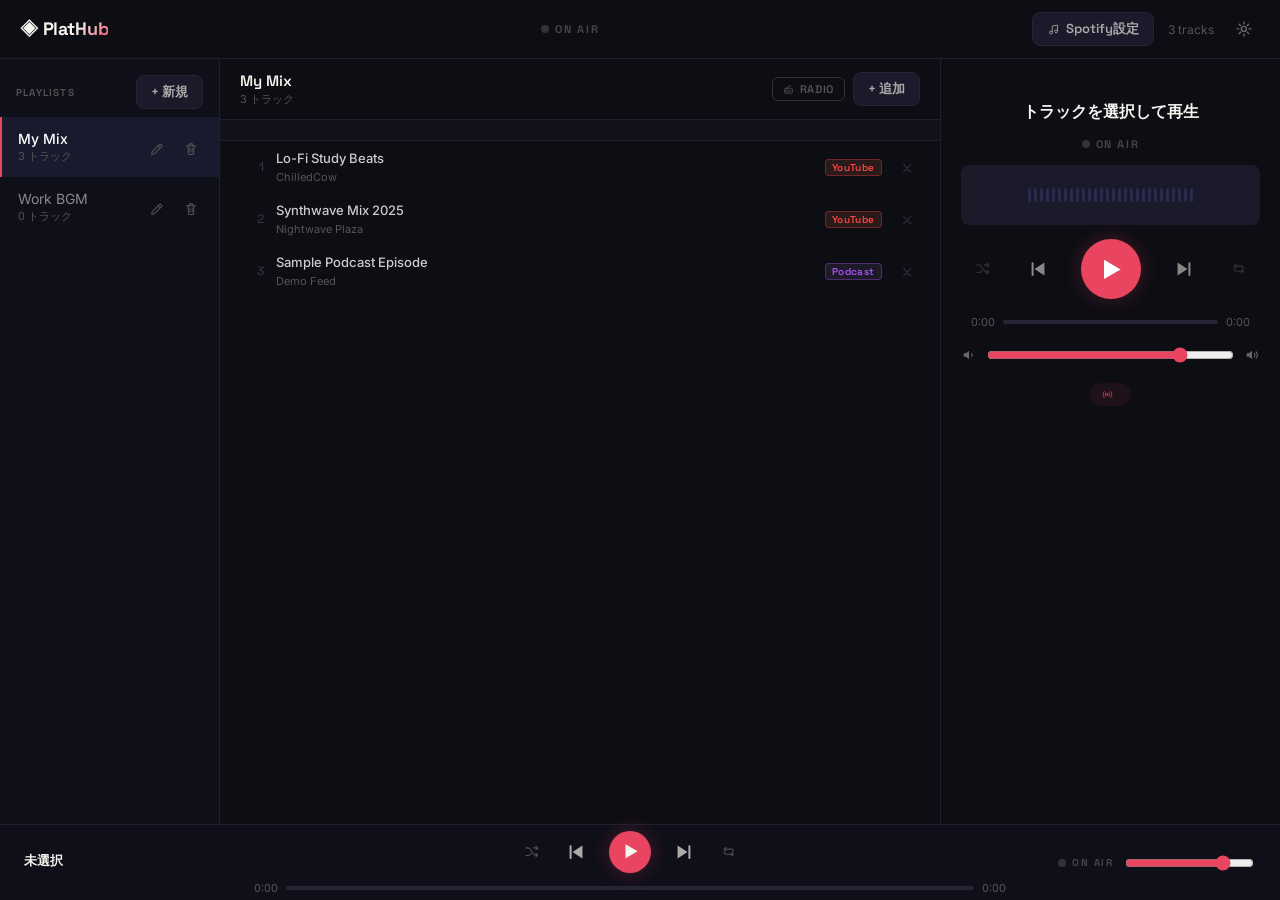
==== index.html @ 78541230 "PIP対応作業中" ====
<!DOCTYPE html>
<html lang="ja">
<head>
<meta charset="UTF-8">
<meta name="viewport" content="width=device-width, initial-scale=1.0, viewport-fit=cover">
<title>PlatHub — マルチプラットフォーム統合プレーヤー</title>
<link rel="icon" type="image/svg+xml" href="favicon.svg">
<link rel="preconnect" href="https://fonts.googleapis.com">
<link href="https://fonts.googleapis.com/css2?family=Space+Grotesk:wght@400;500;600;700&family=Inter:wght@400;500;600&display=swap" rel="stylesheet">
<link rel="stylesheet" href="css/style.css">
</head>
<body>

<!-- Icon sprite is fetched and injected here on load (see js/app.js) -->
<div id="iconSpriteHost" aria-hidden="true"></div>

<div id="app">

  <!-- ═══ Header ═══ -->
  <header class="header">
    <span class="logo">◈ PlatHub</span>
    <div class="onair" id="onairLamp">
      <span class="onair-dot"></span>
      <span class="onair-text">ON AIR</span>
    </div>
    <div class="header-right">
      <button class="btn-outline btn-sm spotify-auth-btn" id="spotifyAuthBtn">Spotifyでログイン</button>
      <span class="track-count" id="trackCount">0 tracks</span>
      <button class="settings-btn" id="settingsBtn" title="設定"><svg class="icon"><use href="#icon-settings"></use></svg></button>
    </div>
  </header>

  <!-- ═══ Main ═══ -->
  <div class="main">

    <!-- Sidebar: playlists (desktop) -->
    <aside class="sidebar" id="sidebarView">
      <div class="sidebar-header">
        <div class="sidebar-title">PLAYLISTS</div>
        <button class="btn-outline btn-sm" id="toggleNewPlaylistFormDesktop">+ 新規</button>
      </div>
      <div class="add-form" id="newPlaylistFormDesktop" hidden>
        <input type="text" id="newPlaylistInputDesktop" placeholder="プレイリスト名を入力" class="input">
        <button class="btn-primary" id="createPlaylistBtnDesktop" style="margin-top:8px; width:100%;">作成</button>
      </div>
      <div id="playlistsListDesktop" class="playlists-list"></div>
    </aside>

    <!-- Center: track list -->
    <section class="tracks-view" id="tracksView">
      <div class="tracks-header">
        <div>
          <div class="tracks-title" id="activePlName">My Mix</div>
          <div class="tracks-sub" id="activePlCount">0 トラック</div>
        </div>
        <div class="tracks-header-actions">
          <button class="btn-outline radio-btn" id="headerRadioBtn" title="このリストを連続再生">
            <svg class="icon"><use href="#icon-radio"></use></svg><span class="radio-btn-label" id="headerRadioBtnLabel">RADIO</span>
          </button>
          <button class="btn-outline" id="toggleAddForm">+ 追加</button>
        </div>
      </div>

      <div class="add-form" id="addForm" hidden>
        <input type="text" id="addTitleInput" placeholder="タイトル（省略可）" class="input">
        <div class="add-form-row">
          <input type="text" id="addUrlInput" placeholder="YouTube / Spotify / Podcast / MP3 URL を貼り付け" class="input">
          <button class="btn-primary" id="addTrackBtn">追加</button>
        </div>
        <p class="add-error" id="addError" hidden></p>
        <p class="add-hint">対応: youtube.com · open.spotify.com/track|playlist|album · podcasts.apple.com · .mp3/.ogg · 任意のPodcastフィード</p>
      </div>

      <div class="import-sources" id="importSourcesPanel" hidden></div>

      <div class="track-list" id="trackList"></div>
    </section>

    <!-- Right: player panel (desktop) -->
    <section class="player-panel" id="playerPanelDesktop">
      <div id="playerPanelContentDesktop"></div>
    </section>

    <!-- Mobile: playlists view -->
    <section class="mobile-playlists-view" id="mobilePlaylistsView" hidden>
      <div class="tracks-header">
        <div class="tracks-title">プレイリスト</div>
        <button class="btn-outline btn-sm" id="toggleNewPlaylistForm">+ 新規作成</button>
      </div>
      <div class="add-form" id="newPlaylistForm" hidden>
        <div class="add-form-row">
          <input type="text" id="newPlaylistInput" placeholder="プレイリスト名を入力" class="input">
          <button class="btn-primary" id="createPlaylistBtn">作成</button>
        </div>
      </div>
      <div id="playlistsListMobile" class="playlists-list"></div>
    </section>

    <!-- Mobile: fullscreen player -->
    <section class="mobile-player-view" id="mobilePlayerView" hidden>
      <div id="playerPanelContentMobile"></div>
    </section>

    <!-- Mobile: settings view -->
    <section class="mobile-settings-view" id="mobileSettingsView" hidden>
      <div class="settings-content" id="settingsContentMobile"></div>
    </section>

  </div>

  <!-- ═══ Mini bar (mobile) ═══ -->
  <div class="minibar" id="miniBar" hidden>
    <div class="minibar-info">
      <div class="minibar-title" id="miniBarTitle"></div>
      <div class="minibar-progress">
        <div class="progress-track compact" id="miniBarProgressTrack">
          <div class="progress-fill" id="miniBarProgressFill"></div>
        </div>
      </div>
    </div>
    <button class="minibar-play" id="miniBarPlayBtn"><svg class="icon"><use href="#icon-play"></use></svg></button>
    <button class="minibar-next" id="miniBarNextBtn"><svg class="icon"><use href="#icon-next"></use></svg></button>
  </div>

  <!-- ═══ Desktop bottom bar ═══ -->
  <div class="desktop-bar" id="desktopBar">
    <div class="db-nowplaying" id="dbNowPlaying">
      <div class="db-title" id="dbTitle">未選択</div>
      <div class="db-meta" id="dbMeta"></div>
    </div>
    <div class="db-controls">
      <div class="db-buttons">
        <button class="ctrl-btn mode-btn" id="dbShuffleBtn" title="シャッフル"><svg class="icon"><use href="#icon-shuffle"></use></svg></button>
        <button class="ctrl-btn" id="dbPrevBtn"><svg class="icon"><use href="#icon-prev"></use></svg></button>
        <button class="play-btn" id="dbPlayBtn"><svg class="icon"><use href="#icon-play"></use></svg></button>
        <button class="ctrl-btn" id="dbNextBtn"><svg class="icon"><use href="#icon-next"></use></svg></button>
        <button class="ctrl-btn mode-btn" id="dbRepeatBtn" title="繰り返しなし"><svg class="icon"><use href="#icon-repeat"></use></svg></button>
      </div>
      <div class="progress-row">
        <span class="time-label" id="dbCurrentTime">0:00</span>
        <div class="progress-track" id="dbProgressTrack">
          <div class="progress-fill" id="dbProgressFill"></div>
          <div class="progress-handle" id="dbProgressHandle"></div>
        </div>
        <span class="time-label" id="dbDuration">0:00</span>
      </div>
    </div>
    <div class="db-right">
      <div class="onair onair-sm" id="dbOnairLamp">
        <span class="onair-dot"></span>
        <span class="onair-text">ON AIR</span>
      </div>
      <input type="range" id="dbVolumeSlider" class="volume-slider" min="0" max="1" step="0.02" value="0.8">
    </div>
  </div>

  <!-- ═══ Mobile tab bar ═══ -->
  <nav class="tabbar" id="tabBar">
    <button class="tab-btn" data-tab="playlists">
      <svg class="icon tab-icon"><use href="#icon-list"></use></svg><span class="tab-label">リスト</span>
    </button>
    <button class="tab-btn active" data-tab="tracks">
      <svg class="icon tab-icon"><use href="#icon-track"></use></svg><span class="tab-label">トラック</span>
    </button>
    <button class="tab-btn" data-tab="player">
      <svg class="icon tab-icon"><use href="#icon-play"></use></svg><span class="tab-label">プレーヤー</span>
    </button>
    <button class="tab-btn" data-tab="settings">
      <svg class="icon tab-icon"><use href="#icon-settings"></use></svg><span class="tab-label">設定</span>
    </button>
  </nav>

</div>

<!-- ═══ Settings Panel (desktop: slide-in drawer on the right) ═══ -->
<aside class="settings-panel" id="settingsPanel" hidden>
  <div class="settings-inner">
    <div class="settings-header">
      <span class="settings-title">設定</span>
      <button class="settings-close-btn" id="settingsCloseBtn"><svg class="icon"><use href="#icon-close"></use></svg></button>
    </div>
    <div class="settings-content" id="settingsContentDesktop"></div>
  </div>
</aside>
<div class="settings-overlay" id="settingsOverlay" hidden></div>

<!-- ═══ Bulk import modal ═══ -->
<div class="modal-overlay" id="bulkImportModal" hidden>
  <div class="modal-box">
    <div class="modal-header">
      <div>
        <div class="modal-title" id="bulkImportTitle">番組名</div>
        <div class="modal-subtitle" id="bulkImportSubtitle">Podcast ・ 0 件</div>
      </div>
      <button class="modal-close-btn" id="bulkImportCloseBtn"><svg class="icon"><use href="#icon-close"></use></svg></button>
    </div>
    <label class="bulk-import-select-all">
      <input type="checkbox" id="bulkImportSelectAll" checked>
      <span>すべて選択 / 解除</span>
    </label>
    <div class="bulk-import-list" id="bulkImportList"></div>
    <div class="modal-footer">
      <span class="bulk-import-count" id="bulkImportCount">0 / 0 件を追加</span>
      <div class="modal-footer-buttons">
        <button class="btn-outline" id="bulkImportCancelBtn">キャンセル</button>
        <button class="btn-primary" id="bulkImportAddBtn">追加する</button>
      </div>
    </div>
  </div>
</div>

<!-- ═══ Toast ═══ -->
<div class="toast" id="toast" hidden></div>

<!-- Player panel template -->
<template id="playerPanelTemplate">
  <div class="pp-error" hidden></div>
  <div class="pp-youtube-wrap" hidden>
    <div class="pp-youtube-host"></div>
    <button class="pp-popout-btn" title="別ウィンドウで再生（バックグラウンド再生対策）">
      <svg class="icon"><use href="#icon-popout"></use></svg><span>ポップアウト</span>
    </button>
  </div>
  <div class="pp-info">
    <div class="pp-badge-row"></div>
    <div class="pp-track-title">トラックを選択して再生</div>
    <div class="pp-track-artist"></div>
    <div class="pp-onair-wrap">
      <div class="onair">
        <span class="onair-dot"></span><span class="onair-text">ON AIR</span>
      </div>
    </div>
  </div>
  <div class="pp-waveform" hidden></div>
  <div class="pp-controls">
    <div class="pp-buttons">
      <button class="ctrl-btn mode-btn pp-shuffle" title="シャッフル"><svg class="icon"><use href="#icon-shuffle"></use></svg></button>
      <button class="ctrl-btn pp-prev"><svg class="icon"><use href="#icon-prev"></use></svg></button>
      <button class="play-btn pp-play"><svg class="icon"><use href="#icon-play"></use></svg></button>
      <button class="ctrl-btn pp-next"><svg class="icon"><use href="#icon-next"></use></svg></button>
      <button class="ctrl-btn mode-btn pp-repeat" title="繰り返しなし"><svg class="icon"><use href="#icon-repeat"></use></svg></button>
    </div>
    <div class="progress-row">
      <span class="time-label pp-current">0:00</span>
      <div class="progress-track pp-track">
        <div class="progress-fill pp-fill"></div>
        <div class="progress-handle pp-handle"></div>
      </div>
      <span class="time-label pp-duration">0:00</span>
    </div>
    <div class="pp-volume-row">
      <span class="vol-icon"><svg class="icon"><use href="#icon-volume-low"></use></svg></span>
      <input type="range" class="volume-slider pp-volume" min="0" max="1" step="0.02" value="0.8">
      <span class="vol-icon"><svg class="icon"><use href="#icon-volume-high"></use></svg></span>
    </div>
  </div>
  <div class="pp-playing-from" hidden>
    <svg class="icon icon-inline"><use href="#icon-broadcast"></use></svg>
    <span class="pp-playing-from-label"></span>
  </div>
</template>

<script src="https://www.youtube.com/iframe_api"></script>
<script src="https://sdk.scdn.co/spotify-player.js"></script>
<script src="js/storage.js"></script>
<script src="js/services.js"></script>
<script src="js/podcast-feed-resolver.js"></script>
<script src="js/apple-podcast-resolver.js"></script>
<script src="js/spotify-auth.js"></script>
<script src="js/spotify-resolver.js"></script>
<script src="js/youtube-engine.js"></script>
<script src="js/audio-engine.js"></script>
<script src="js/spotify-engine.js"></script>
<script src="js/player-panel.js"></script>
<script src="js/settings.js"></script>
<script src="js/app.js"></script>

</body>
</html>
---- css/style.css ----
/* ════════════════════════════════════════════════════════
   MIXCAST — Multi-source unified player
   Theme: broadcast control room — deep navy × signal red
════════════════════════════════════════════════════════ */

:root {
  --bg:      #0D0D14;
  --panel:   #0f0f1a;
  --card:    #1A1A2E;
  --border:  #1f1f30;
  --input-bg:#1a1a2a;
  --input-border:#252535;
  --red:     #E94560;
  --red-dim: #E9456044;
  --text:    #F5F5F0;
  --text-dim:#888888;
  --text-faint:#555555;
  --text-ghost:#3a3a4a;

  --yt-color: #FF4444;
  --yt-bg:    #2a1a1a;
  --spotify-color: #1DB954;
  --spotify-bg:    #112a1c;
  --podcast-color: #A855F7;
  --podcast-bg:    #1e1a2a;
  --link-color: #6B7280;
  --link-bg:    #1a1a1a;

  --font-display: "Space Grotesk", sans-serif;
  --font-body: "Inter", sans-serif;
}

* { box-sizing: border-box; }

html, body {
  margin: 0; padding: 0;
  height: 100%;
  background: var(--bg);
  color: var(--text);
  font-family: var(--font-body);
  overflow: hidden;
}

button { -webkit-tap-highlight-color: transparent; font-family: inherit; }
input { font-family: inherit; }
input::placeholder { color: var(--text-ghost); }

::-webkit-scrollbar { width: 4px; }
::-webkit-scrollbar-track { background: var(--bg); }
::-webkit-scrollbar-thumb { background: var(--input-border); border-radius: 2px; }

@keyframes blink { 0%, 100% { opacity: 1; } 50% { opacity: 0.25; } }

/* ═══ App shell ═══ */
#app {
  display: flex;
  flex-direction: column;
  height: 100dvh;
  overflow: hidden;
}

/* ═══ Header ═══ */
.header {
  display: flex;
  align-items: center;
  justify-content: space-between;
  padding: 12px 20px;
  border-bottom: 1px solid var(--border);
  flex-shrink: 0;
}
.logo {
  font-family: var(--font-display);
  font-weight: 700;
  font-size: 18px;
  letter-spacing: -0.02em;
}
.track-count {
  font-size: 12px;
  color: var(--text-faint);
}
.header-right {
  display: flex;
  align-items: center;
  gap: 14px;
}
.spotify-auth-btn {
  white-space: nowrap;
}
.spotify-auth-btn.connected {
  border-color: var(--spotify-color);
  color: var(--spotify-color);
}
.spotify-auth-btn:disabled {
  opacity: 0.4;
  cursor: not-allowed;
}

/* ═══ ON AIR lamp ═══ */
.onair {
  display: flex;
  align-items: center;
  gap: 6px;
}
.onair-dot {
  width: 8px; height: 8px;
  border-radius: 50%;
  background: #333;
  transition: background 0.3s, box-shadow 0.3s;
}
.onair.active .onair-dot {
  background: var(--red);
  box-shadow: 0 0 8px var(--red), 0 0 20px var(--red-dim);
  animation: blink 1.4s ease-in-out infinite;
}
.onair-text {
  font-family: var(--font-display);
  font-size: 11px;
  font-weight: 700;
  letter-spacing: 0.15em;
  color: #444;
  transition: color 0.3s;
}
.onair.active .onair-text { color: var(--red); }
.onair-sm .onair-text { font-size: 10px; }

/* ═══ Main layout ═══ */
.main {
  display: flex;
  flex: 1;
  overflow: hidden;
}

/* ═══ Sidebar (desktop) ═══ */
.sidebar {
  width: 220px;
  border-right: 1px solid var(--border);
  display: flex;
  flex-direction: column;
  background: var(--panel);
  flex-shrink: 0;
  overflow-y: auto;
}
.sidebar-header {
  display: flex;
  align-items: center;
  justify-content: space-between;
  padding: 16px 16px 8px;
  gap: 8px;
}
.sidebar-title {
  font-family: var(--font-display);
  font-size: 10px;
  font-weight: 600;
  color: var(--text-faint);
  letter-spacing: 0.12em;
}
.btn-sm {
  padding: 5px 10px;
  font-size: 11px;
}
#newPlaylistFormDesktop {
  padding: 0 16px 12px;
  background: transparent;
  border-bottom: 1px solid var(--border);
}

/* ═══ Playlists list (shared desktop/mobile) ═══ */
.playlists-list { flex: 1; }
.playlist-item {
  display: flex;
  align-items: center;
  gap: 10px;
  padding: 13px 16px;
  cursor: pointer;
  border-left: 2px solid transparent;
  transition: background 0.1s;
}
.playlist-item:hover { background: #14141f; }
.playlist-item.active {
  background: var(--card);
  border-left-color: var(--red);
}
.playlist-info { flex: 1; overflow: hidden; }
.playlist-name {
  font-size: 14px;
  color: var(--text-dim);
  white-space: nowrap;
  overflow: hidden;
  text-overflow: ellipsis;
}
.playlist-item.active .playlist-name {
  color: #fff;
  font-weight: 500;
}
.playlist-count {
  font-size: 11px;
  color: var(--text-faint);
  margin-top: 2px;
}
.playlist-icon-btn {
  background: none; border: none;
  color: var(--text-faint);
  cursor: pointer;
  font-size: 16px;
  padding: 4px;
  flex-shrink: 0;
}
.playlist-icon-btn:hover { color: var(--red); }
.playlist-rename-input {
  flex: 1;
  padding: 4px 8px;
  font-size: 13px;
}

.new-playlist-row {
  display: flex;
  gap: 8px;
  padding: 16px;
  border-bottom: 1px solid var(--border);
}

/* ═══ Tracks view ═══ */
.tracks-view {
  flex: 1;
  display: flex;
  flex-direction: column;
  overflow: hidden;
}
.tracks-header {
  display: flex;
  align-items: center;
  justify-content: space-between;
  padding: 12px 20px;
  border-bottom: 1px solid var(--border);
  flex-shrink: 0;
  gap: 12px;
}
.tracks-header-actions {
  display: flex;
  align-items: center;
  gap: 8px;
  flex-shrink: 0;
}
.tracks-title {
  font-family: var(--font-display);
  font-weight: 600;
  font-size: 15px;
}
.tracks-sub {
  font-size: 11px;
  color: var(--text-faint);
  margin-top: 2px;
}

/* ═══ "now broadcasting" hint in the player panel ═══ */
.pp-playing-from {
  display: flex;
  align-items: center;
  gap: 6px;
  font-size: 11px;
  color: var(--text-faint);
  padding: 6px 12px;
  border-radius: 20px;
  background: rgba(233, 69, 96, 0.08);
  margin-top: 4px;
}
.pp-playing-from .icon {
  color: var(--red);
  width: 0.95em;
  height: 0.95em;
}

/* ═══ Add form ═══ */
.add-form {
  padding: 12px 20px;
  background: var(--panel);
  border-bottom: 1px solid var(--border);
  flex-shrink: 0;
}
.add-form .input { margin-bottom: 8px; }
.add-form-row { display: flex; gap: 8px; }
.add-form-row .input { flex: 1; margin-bottom: 0; }
.add-error {
  font-size: 12px;
  color: var(--red);
  margin: 6px 0 0;
}
.add-error.add-info {
  color: var(--podcast-color);
}
.add-hint {
  font-size: 11px;
  color: var(--text-ghost);
  margin: 6px 0 0;
}

/* ═══ Track list ═══ */
.track-list {
  flex: 1;
  overflow-y: auto;
  padding-bottom: 90px;
}
.empty-state {
  padding: 48px 20px;
  text-align: center;
  color: var(--text-ghost);
  font-size: 13px;
}
.empty-icon { font-size: 36px; margin-bottom: 12px; }

.track-item {
  display: flex;
  align-items: center;
  gap: 12px;
  padding: 9px 20px;
  cursor: pointer;
  border-left: 2px solid transparent;
  min-height: 52px;
  transition: background 0.1s;
}
.track-item:hover { background: #14141f; }
.track-item.active {
  background: var(--card);
  border-left-color: var(--red);
}
.track-num {
  font-family: var(--font-display);
  font-size: 12px;
  min-width: 22px;
  text-align: right;
  color: var(--text-ghost);
  flex-shrink: 0;
}
.track-item.active .track-num { color: var(--red); }
.track-meta { flex: 1; overflow: hidden; }
.track-title {
  font-size: 13px;
  font-weight: 500;
  color: #ccc;
  display: -webkit-box;
  -webkit-line-clamp: 2;
  -webkit-box-orient: vertical;
  overflow: hidden;
  text-overflow: ellipsis;
  line-height: 1.35;
  word-break: break-word;
}
.track-item.active .track-title { color: #fff; }
.track-artist {
  font-size: 11px;
  color: var(--text-faint);
  margin-top: 2px;
  white-space: nowrap;
  overflow: hidden;
  text-overflow: ellipsis;
}
.track-remove-btn {
  background: none;
  border: none;
  color: #2d2d3d;
  cursor: pointer;
  font-size: 17px;
  padding: 4px 6px;
  flex-shrink: 0;
}
.track-remove-btn:hover { color: var(--red); }

/* ═══ Badge ═══ */
.badge {
  font-size: 10px;
  font-weight: 600;
  font-family: var(--font-display);
  border-radius: 4px;
  padding: 1px 6px;
  letter-spacing: 0.04em;
  flex-shrink: 0;
  white-space: nowrap;
  border: 1px solid transparent;
}
.badge-youtube { color: var(--yt-color); background: var(--yt-bg); border-color: #ff444455; }
.badge-spotify { color: var(--spotify-color); background: var(--spotify-bg); border-color: #1db95455; }
.badge-rss     { color: var(--podcast-color); background: var(--podcast-bg); border-color: #a855f755; }
.badge-link    { color: var(--link-color); background: var(--link-bg); border-color: #6b728055; }

/* ═══ Buttons / inputs (generic) ═══ */
.input {
  background: var(--input-bg);
  border: 1px solid var(--input-border);
  border-radius: 8px;
  color: var(--text);
  font-size: 14px;
  padding: 10px 12px;
  outline: none;
  width: 100%;
}
.input:focus { border-color: var(--red); }

.btn-primary {
  background: var(--red);
  color: #fff;
  border: none;
  border-radius: 8px;
  font-family: var(--font-display);
  font-weight: 600;
  font-size: 13px;
  padding: 0 16px;
  cursor: pointer;
  flex-shrink: 0;
  white-space: nowrap;
}
.btn-primary:hover { background: #d63a52; }

.btn-outline {
  background: var(--input-bg);
  border: 1px solid var(--input-border);
  border-radius: 8px;
  color: #aaa;
  font-family: var(--font-display);
  font-weight: 600;
  font-size: 13px;
  padding: 7px 14px;
  cursor: pointer;
}
.btn-outline.active {
  background: var(--red-dim);
  border-color: var(--red);
  color: var(--red);
}

/* ═══ Progress bar ═══ */
.progress-row {
  display: flex;
  align-items: center;
  gap: 8px;
  width: 100%;
}
.time-label {
  font-size: 11px;
  color: var(--text-faint);
  min-width: 34px;
}
.progress-row .time-label:first-child { text-align: right; }

.progress-track {
  flex: 1;
  height: 4px;
  background: #252535;
  border-radius: 99px;
  cursor: pointer;
  position: relative;
}
.progress-track.compact { height: 3px; }
.progress-fill {
  width: 0%;
  height: 100%;
  background: var(--red);
  border-radius: 99px;
  transition: width 0.15s linear;
}
.progress-handle {
  position: absolute;
  top: 50%; left: 0%;
  transform: translate(-50%, -50%);
  width: 13px; height: 13px;
  border-radius: 50%;
  background: var(--red);
  box-shadow: 0 0 6px var(--red);
  opacity: 0;
  transition: opacity 0.15s;
}
.progress-track:not(.compact) .progress-handle.visible { opacity: 1; }

/* ═══ Control buttons ═══ */
.db-buttons, .pp-buttons {
  display: flex;
  align-items: center;
  gap: 18px;
  justify-content: center;
}
.pp-buttons { gap: 28px; }

.ctrl-btn {
  background: none;
  border: none;
  cursor: pointer;
  color: #888;
  font-size: 20px;
  padding: 4px;
  display: flex;
  align-items: center;
  justify-content: center;
  flex-shrink: 0;
}
.ctrl-btn:hover { color: #fff; }
.ctrl-btn.mode-btn {
  font-size: 14px;
  color: #555;
}
.ctrl-btn.mode-btn.active { color: var(--red); }
.ctrl-btn.mode-btn:hover { color: #ccc; }
.ctrl-btn.mode-btn.active:hover { color: var(--red); opacity: 0.85; }

.play-btn {
  background: var(--red);
  border: none;
  border-radius: 50%;
  width: 42px; height: 42px;
  cursor: pointer;
  color: #fff;
  font-size: 16px;
  display: flex;
  align-items: center;
  justify-content: center;
  box-shadow: 0 0 20px var(--red-dim);
  flex-shrink: 0;
}
.pp-play {
  width: 60px; height: 60px;
  font-size: 22px;
}

/* ═══ Volume slider ═══ */
.volume-slider {
  accent-color: var(--red);
  cursor: pointer;
}
.volume-slider.db-slider-w { width: 72px; }

/* ═══ Radio toggle ═══ */
.radio-btn {
  background: transparent;
  border: 1px solid #333;
  border-radius: 6px;
  color: #555;
  font-family: var(--font-display);
  font-weight: 600;
  font-size: 11px;
  padding: 4px 10px;
  cursor: pointer;
  letter-spacing: 0.06em;
  white-space: nowrap;
}
.radio-btn.active {
  background: var(--red-dim);
  border-color: var(--red);
  color: var(--red);
}

.radio-btn-large {
  background: var(--input-bg);
  border: 1px solid var(--input-border);
  border-radius: 24px;
  color: #555;
  font-family: var(--font-display);
  font-weight: 600;
  font-size: 13px;
  padding: 10px 24px;
  cursor: pointer;
  letter-spacing: 0.05em;
  transition: all 0.2s;
  width: 100%;
  max-width: 400px;
}
.radio-btn-large.active {
  background: var(--red-dim);
  border-color: var(--red);
  color: var(--red);
}

/* ═══ Player panel (shared desktop/mobile content) ═══ */
.player-panel {
  width: 340px;
  border-left: 1px solid var(--border);
  display: flex;
  flex-direction: column;
  overflow: hidden;
  flex-shrink: 0;
}
#playerPanelContentDesktop,
#playerPanelContentMobile {
  flex: 1;
  overflow-y: auto;
  display: flex;
  flex-direction: column;
  align-items: center;
  padding: 16px 20px 20px;
  gap: 14px;
}
#playerPanelContentMobile {
  padding: 24px 20px 140px;
}

.pp-error {
  width: 100%;
  padding: 10px 14px;
  background: #2a1020;
  border: 1px solid var(--red-dim);
  border-radius: 8px;
  font-size: 12px;
  color: #ff7090;
}

.pp-youtube-wrap {
  width: 100%;
  max-width: 480px;
  flex-shrink: 0;
  position: relative;
}
.pp-youtube-host {
  width: 100%;
  /* Use max-height to cap the iframe so the RADIO button is always reachable
     without scrolling. The aspect-ratio is preserved up to this cap. */
  max-height: 190px;
  aspect-ratio: 16/9;
  border-radius: 10px;
  overflow: hidden;
  background: #111;
}
.pp-youtube-host iframe { width: 100%; height: 100%; border: none; }

.pp-popout-btn {
  position: absolute;
  top: 8px;
  right: 8px;
  display: flex;
  align-items: center;
  gap: 5px;
  background: rgba(10, 10, 16, 0.75);
  backdrop-filter: blur(4px);
  border: 1px solid rgba(255, 255, 255, 0.12);
  border-radius: 7px;
  color: #eee;
  font-size: 11px;
  font-weight: 600;
  padding: 5px 9px;
  cursor: pointer;
  transition: background 0.15s;
}
.pp-popout-btn:hover { background: rgba(233, 69, 96, 0.35); }
.pp-popout-btn .icon { width: 0.95em; height: 0.95em; }
.pp-popout-btn.active {
  background: var(--red-dim);
  border-color: var(--red);
  color: var(--red);
}

.pp-info { text-align: center; width: 100%; }
.pp-badge-row { display: flex; justify-content: center; margin-bottom: 8px; min-height: 18px; }
.pp-track-title {
  font-family: var(--font-display);
  font-weight: 700;
  font-size: 16px;
  color: var(--text);
  white-space: nowrap;
  overflow: hidden;
  text-overflow: ellipsis;
}
.pp-track-artist {
  font-size: 13px;
  color: var(--text-faint);
  margin-top: 4px;
  white-space: nowrap;
  overflow: hidden;
  text-overflow: ellipsis;
}
.pp-onair-wrap {
  margin-top: 10px;
  display: flex;
  justify-content: center;
}

.pp-waveform {
  width: 100%;
  max-width: 400px;
  height: 60px;
  border-radius: 8px;
  background: var(--input-bg);
  display: flex;
  align-items: center;
  justify-content: center;
  gap: 3px;
  padding: 0 16px;
}
.wave-bar {
  width: 3px;
  border-radius: 99px;
  background: #2a2a4a;
  transition: height 0.3s, background 0.3s;
}
.wave-bar.playing { background: #E9456099; }

.pp-controls {
  width: 100%;
  max-width: 400px;
  display: flex;
  flex-direction: column;
  align-items: center;
  gap: 16px;
}
.pp-volume-row {
  display: flex;
  align-items: center;
  gap: 8px;
  width: 100%;
}
.pp-volume { flex: 1; }
.vol-icon { font-size: 14px; color: #888; }

/* Mobile player view sizing tweaks */
.mobile-player-view .pp-controls { gap: 16px; }
.mobile-player-view .pp-play { width: 60px; height: 60px; font-size: 22px; }

/* ═══ Desktop bottom bar ═══ */
.desktop-bar {
  position: fixed;
  bottom: 0; left: 0; right: 0;
  height: 76px;
  background: var(--panel);
  border-top: 1px solid var(--border);
  display: flex;
  align-items: center;
  padding: 0 24px;
  z-index: 100;
}
.db-nowplaying { width: 200px; flex-shrink: 0; overflow: hidden; }
.db-title {
  font-family: var(--font-display);
  font-size: 13px;
  font-weight: 600;
  white-space: nowrap;
  overflow: hidden;
  text-overflow: ellipsis;
}
.db-meta {
  display: flex;
  align-items: center;
  gap: 6px;
  margin-top: 4px;
  font-size: 11px;
  color: var(--text-faint);
}
.db-meta-artist {
  overflow: hidden;
  white-space: nowrap;
  text-overflow: ellipsis;
  min-width: 0; /* allow this flex item to shrink below its content size */
}
.db-controls {
  flex: 1;
  display: flex;
  flex-direction: column;
  align-items: center;
  gap: 8px;
  padding: 0 20px;
}
.db-right {
  width: 220px;
  display: flex;
  align-items: center;
  gap: 10px;
  justify-content: flex-end;
  flex-shrink: 0;
}

/* ═══ Mobile minibar ═══ */
.minibar {
  position: fixed;
  bottom: 62px; left: 0; right: 0;
  background: var(--card);
  border-top: 1px solid var(--red-dim);
  display: flex;
  align-items: center;
  gap: 12px;
  padding: 10px 16px;
  z-index: 150;
  cursor: pointer;
}
.minibar-info { flex: 1; overflow: hidden; }
.minibar-title {
  font-size: 13px;
  font-weight: 500;
  color: var(--text);
  white-space: nowrap;
  overflow: hidden;
  text-overflow: ellipsis;
  margin-bottom: 4px;
}
.minibar-play {
  background: var(--red);
  border: none;
  border-radius: 50%;
  width: 36px; height: 36px;
  cursor: pointer;
  color: #fff;
  font-size: 14px;
  display: flex;
  align-items: center;
  justify-content: center;
  flex-shrink: 0;
}
.minibar-next {
  background: none;
  border: none;
  color: #888;
  cursor: pointer;
  font-size: 20px;
  flex-shrink: 0;
}

/* ═══ Mobile tab bar ═══ */
.tabbar {
  position: fixed;
  bottom: 0; left: 0; right: 0;
  background: var(--panel);
  border-top: 1px solid var(--border);
  display: flex;
  z-index: 200;
  padding-bottom: env(safe-area-inset-bottom, 0px);
}
.tab-btn {
  flex: 1;
  background: none;
  border: none;
  cursor: pointer;
  display: flex;
  flex-direction: column;
  align-items: center;
  padding: 10px 0 8px;
  gap: 3px;
  border-top: 2px solid transparent;
}
.tab-btn.active { border-top-color: var(--red); }
.tab-icon { font-size: 20px; color: #555; }
.tab-btn.active .tab-icon { color: var(--red); }
.tab-label {
  font-family: var(--font-display);
  font-size: 10px;
  font-weight: 600;
  color: #555;
  letter-spacing: 0.08em;
}
.tab-btn.active .tab-label { color: var(--red); }

/* ════════════════════════════════════════════════════════
   RESPONSIVE: mobile (<640px)
════════════════════════════════════════════════════════ */
@media (max-width: 639px) {
  .sidebar,
  .player-panel,
  .desktop-bar {
    display: none !important;
  }
  .tabbar { display: flex; }

  .header { padding: 10px 16px; }
  .logo { font-size: 16px; }

  .main { flex-direction: column; }

  .tracks-view.tab-hidden { display: none; }
  .mobile-playlists-view[hidden] { display: none; }
  .mobile-player-view[hidden] { display: none; }

  .mobile-playlists-view:not([hidden]) {
    flex: 1;
    overflow-y: auto;
    display: flex;
    flex-direction: column;
    padding-bottom: 130px;
  }
  .mobile-player-view:not([hidden]) {
    flex: 1;
    overflow: hidden;
    display: flex;
    flex-direction: column;
  }

  .track-item, .playlist-item { min-height: 56px; padding: 12px 16px; }
  .track-title, .playlist-name { font-size: 14px; }
  .track-remove-btn, .playlist-icon-btn { font-size: 18px; }

  .track-list { padding-bottom: 130px; }
}

/* ════════════════════════════════════════════════════════
   RESPONSIVE: desktop (≥640px)
════════════════════════════════════════════════════════ */
@media (min-width: 640px) {
  .minibar, .tabbar,
  .mobile-playlists-view,
  .mobile-player-view {
    display: none !important;
  }
}

/* ════════════════════════════════════════════════════════
   Bulk import preview modal
════════════════════════════════════════════════════════ */
.modal-overlay {
  position: fixed;
  inset: 0;
  background: rgba(5, 5, 10, 0.7);
  backdrop-filter: blur(2px);
  z-index: 500;
  padding: 20px;
}
.modal-overlay[hidden] { display: none; }
.modal-overlay:not([hidden]) {
  display: flex;
  align-items: center;
  justify-content: center;
}
.modal-box {
  background: var(--panel);
  border: 1px solid var(--border);
  border-radius: 14px;
  width: 100%;
  max-width: 480px;
  max-height: 80vh;
  display: flex;
  flex-direction: column;
  overflow: hidden;
  box-shadow: 0 20px 60px rgba(0,0,0,0.5);
}
.modal-header {
  display: flex;
  align-items: flex-start;
  justify-content: space-between;
  padding: 18px 20px 14px;
  border-bottom: 1px solid var(--border);
  flex-shrink: 0;
}
.modal-title {
  font-family: var(--font-display);
  font-weight: 700;
  font-size: 16px;
  color: var(--text);
  line-height: 1.4;
}
.modal-subtitle {
  font-size: 12px;
  color: var(--text-faint);
  margin-top: 4px;
}
.modal-close-btn {
  background: none;
  border: none;
  color: var(--text-faint);
  font-size: 18px;
  cursor: pointer;
  padding: 4px;
  flex-shrink: 0;
}
.modal-close-btn:hover { color: var(--text); }

.bulk-import-select-all {
  display: flex;
  align-items: center;
  gap: 8px;
  padding: 12px 20px;
  border-bottom: 1px solid var(--border);
  font-size: 13px;
  color: var(--text-dim);
  cursor: pointer;
  flex-shrink: 0;
}
.bulk-import-select-all input { accent-color: var(--red); width: 16px; height: 16px; }

.bulk-import-list {
  overflow-y: auto;
  flex: 1;
}
.bulk-import-row {
  display: flex;
  align-items: center;
  gap: 12px;
  padding: 10px 20px;
  cursor: pointer;
  border-bottom: 1px solid #16161f;
}
.bulk-import-row:hover { background: #14141f; }
.bulk-import-row input { accent-color: var(--red); width: 16px; height: 16px; flex-shrink: 0; }
.bulk-import-num {
  font-family: var(--font-display);
  font-size: 12px;
  color: var(--text-ghost);
  min-width: 22px;
  text-align: right;
  flex-shrink: 0;
}
.bulk-import-meta { flex: 1; overflow: hidden; }
.bulk-import-title {
  font-size: 13px;
  color: var(--text);
  display: -webkit-box;
  -webkit-line-clamp: 2;
  -webkit-box-orient: vertical;
  overflow: hidden;
  text-overflow: ellipsis;
  line-height: 1.35;
  word-break: break-word;
}
.bulk-import-artist {
  font-size: 11px;
  color: var(--text-faint);
  margin-top: 2px;
  white-space: nowrap;
  overflow: hidden;
  text-overflow: ellipsis;
}

.modal-footer {
  display: flex;
  align-items: center;
  justify-content: space-between;
  padding: 14px 20px;
  border-top: 1px solid var(--border);
  flex-shrink: 0;
  gap: 12px;
}
.bulk-import-count {
  font-size: 12px;
  color: var(--text-faint);
  white-space: nowrap;
}
.modal-footer-buttons {
  display: flex;
  gap: 8px;
}
.modal-footer-buttons .btn-primary:disabled {
  opacity: 0.4;
  cursor: not-allowed;
}

/* ════════════════════════════════════════════════════════
   Toast notification
════════════════════════════════════════════════════════ */
.toast {
  position: fixed;
  bottom: 96px;
  left: 50%;
  transform: translateX(-50%) translateY(12px);
  background: var(--card);
  border: 1px solid var(--red-dim);
  color: var(--text);
  font-size: 13px;
  padding: 10px 20px;
  border-radius: 24px;
  box-shadow: 0 8px 24px rgba(0,0,0,0.4);
  z-index: 600;
  opacity: 0;
  pointer-events: none;
  transition: opacity 0.25s, transform 0.25s;
  white-space: nowrap;
}
.toast.visible {
  opacity: 1;
  transform: translateX(-50%) translateY(0);
}
@media (min-width: 640px) {
  .toast { bottom: 96px; }
}

/* ════════════════════════════════════════════════════════
   PlatHub — Settings Panel
════════════════════════════════════════════════════════ */

/* ── Logo update ── */
.logo {
  font-family: var(--font-display);
  font-weight: 700;
  font-size: 18px;
  letter-spacing: -0.01em;
  background: linear-gradient(135deg, #F5F5F0 60%, var(--red));
  -webkit-background-clip: text;
  -webkit-text-fill-color: transparent;
  background-clip: text;
}

/* ── Settings button in header ── */
.settings-btn {
  background: none;
  border: none;
  color: #666;
  font-size: 18px;
  cursor: pointer;
  padding: 4px 6px;
  border-radius: 6px;
  transition: color 0.15s, background 0.15s;
  line-height: 1;
}
.settings-btn:hover { color: var(--text); background: #1a1a2a; }

/* ── Desktop settings panel (slide-in drawer) ── */
.settings-panel {
  position: fixed;
  top: 0; right: 0; bottom: 0;
  width: 380px;
  background: var(--panel);
  border-left: 1px solid var(--border);
  z-index: 400;
  display: flex;
  flex-direction: column;
  transform: translateX(0);
  transition: transform 0.25s cubic-bezier(.4,0,.2,1);
  box-shadow: -8px 0 32px rgba(0,0,0,.4);
}
.settings-panel[hidden] {
  display: none;
}

.settings-overlay {
  position: fixed;
  inset: 0;
  background: rgba(5,5,10,.4);
  z-index: 399;
  backdrop-filter: blur(1px);
}
.settings-overlay[hidden] { display: none; }

.settings-inner {
  display: flex;
  flex-direction: column;
  height: 100%;
  overflow: hidden;
}

.settings-header {
  display: flex;
  align-items: center;
  justify-content: space-between;
  padding: 16px 20px;
  border-bottom: 1px solid var(--border);
  flex-shrink: 0;
}
.settings-title {
  font-family: var(--font-display);
  font-size: 15px;
  font-weight: 700;
  color: var(--text);
  letter-spacing: -0.01em;
}
.settings-close-btn {
  background: none;
  border: none;
  color: var(--text-faint);
  font-size: 18px;
  cursor: pointer;
  padding: 4px;
  border-radius: 4px;
}
.settings-close-btn:hover { color: var(--text); }

.settings-content {
  flex: 1;
  overflow-y: auto;
  padding: 16px 20px 40px;
}

/* ── Mobile settings view ── */
.mobile-settings-view {
  flex: 1;
  overflow-y: auto;
  padding-bottom: 130px;
}
.mobile-settings-view[hidden] { display: none; }
.mobile-settings-view .settings-content {
  padding: 0 16px 40px;
  overflow: visible;
}

/* ── Settings sections ── */
.setting-section {
  margin-bottom: 28px;
}
.setting-section-title {
  font-family: var(--font-display);
  font-size: 10px;
  font-weight: 700;
  letter-spacing: 0.12em;
  color: var(--text-faint);
  text-transform: uppercase;
  padding-bottom: 10px;
  border-bottom: 1px solid var(--border);
  margin-bottom: 14px;
}

/* ── Setting row ── */
.setting-row {
  display: flex;
  align-items: center;
  justify-content: space-between;
  gap: 16px;
  padding: 10px 0;
  border-bottom: 1px solid #15151f;
}
.setting-row:last-child { border-bottom: none; }
.setting-row-col {
  flex-direction: column;
  align-items: flex-start;
  gap: 10px;
}

.setting-row-label {
  font-size: 13px;
  color: var(--text-dim);
  font-weight: 500;
  flex: 1;
  min-width: 0;
}
.setting-row-desc {
  font-size: 11px;
  color: var(--text-faint);
  margin-top: 2px;
  font-weight: 400;
}

/* ── Volume slider within settings ── */
.setting-vol-wrap {
  display: flex;
  align-items: center;
  gap: 8px;
  flex-shrink: 0;
  min-width: 140px;
}
.setting-vol-slider { flex: 1; }
.setting-vol-pct {
  font-size: 12px;
  color: var(--text-faint);
  min-width: 34px;
  text-align: right;
  font-family: var(--font-display);
}

/* ── Toggle switch ── */
.setting-toggle {
  position: relative;
  display: inline-block;
  width: 44px;
  height: 24px;
  flex-shrink: 0;
  cursor: pointer;
}
.setting-toggle input {
  opacity: 0;
  width: 0; height: 0;
  position: absolute;
}
.setting-toggle-knob {
  position: absolute;
  inset: 0;
  background: #252535;
  border-radius: 24px;
  transition: background 0.2s;
}
.setting-toggle-knob::before {
  content: "";
  position: absolute;
  width: 18px; height: 18px;
  left: 3px; top: 3px;
  background: #888;
  border-radius: 50%;
  transition: transform 0.2s, background 0.2s;
}
.setting-toggle input:checked + .setting-toggle-knob { background: var(--red-dim); }
.setting-toggle input:checked + .setting-toggle-knob::before {
  transform: translateX(20px);
  background: var(--red);
}

/* ── Radio group ── */
.setting-radio-group {
  display: flex;
  flex-direction: column;
  gap: 6px;
  width: 100%;
}
.setting-radio-option {
  display: flex;
  align-items: center;
  gap: 8px;
  font-size: 13px;
  color: var(--text-dim);
  cursor: pointer;
  padding: 4px 0;
}
.setting-radio-option input { accent-color: var(--red); width: 15px; height: 15px; }
.setting-radio-option:has(input:checked) { color: var(--text); }

/* ── Guide / About text ── */
.setting-guide {
  font-size: 13px;
  color: #888;
  line-height: 1.7;
}
.setting-guide p { margin: 0 0 10px; }
.setting-guide ul { margin: 0 0 10px; padding-left: 18px; }
.setting-guide li { margin: 4px 0; }
.setting-guide strong { color: var(--text-dim); font-weight: 600; }
.setting-guide code {
  font-family: monospace;
  font-size: 11px;
  background: #1a1a2a;
  border-radius: 3px;
  padding: 1px 4px;
  color: #aaa;
}

.setting-creator {
  display: flex;
  align-items: center;
  justify-content: space-between;
  padding: 12px 0;
  border-bottom: 1px solid var(--border);
  margin-bottom: 12px;
}
.setting-creator-name {
  font-family: var(--font-display);
  font-size: 14px;
  font-weight: 600;
  color: var(--text);
}
.setting-creator-links {
  display: flex;
  gap: 12px;
}
.setting-link {
  font-size: 12px;
  color: var(--red);
  text-decoration: none;
  border: 1px solid var(--red-dim);
  border-radius: 6px;
  padding: 4px 10px;
  transition: background 0.15s;
  font-weight: 500;
}
.setting-link:hover { background: var(--red-dim); }

.setting-app-info {
  display: flex;
  align-items: center;
  gap: 8px;
  font-size: 12px;
  font-family: var(--font-display);
  color: var(--text-dim);
}

/* ── Mobile: hide settings-btn (use tab instead) ── */
@media (max-width: 639px) {
  .settings-btn { display: none; }
  .settings-panel { display: none !important; }
  .settings-overlay { display: none !important; }
  .mobile-settings-view:not([hidden]) {
    display: flex;
    flex-direction: column;
  }
}

/* ── Track title inline rename input ── */
.track-title-input {
  background: #1a1a2a;
  border: 1px solid var(--red);
  border-radius: 4px;
  color: var(--text);
  font-size: 13px;
  font-family: var(--font-body);
  padding: 2px 6px;
  width: 100%;
  max-width: 240px;
  outline: none;
}
.track-title-input:focus {
  box-shadow: 0 0 0 2px var(--red-dim);
}
.track-title[title] {
  cursor: text;
}

/* ── Settings text input ── */
.setting-text-input-wrap {
  width: 100%;
  margin-top: 8px;
}
.setting-text-input {
  background: #1a1a2a;
  border: 1px solid var(--border);
  border-radius: 8px;
  color: var(--text);
  font-size: 12px;
  font-family: var(--font-body);
  padding: 8px 10px;
  width: 100%;
  box-sizing: border-box;
  outline: none;
}
.setting-text-input:focus {
  border-color: var(--red-dim);
  box-shadow: 0 0 0 2px rgba(233,69,96,.15);
}
.setting-text-input::placeholder { color: #444; }

/* ── Import sources panel ── */
.import-sources {
  display: flex;
  flex-direction: column;
  gap: 6px;
  padding: 10px 16px;
  border-bottom: 1px solid var(--border);
  background: #12121c;
}
.import-source-row {
  display: flex;
  align-items: center;
  gap: 10px;
  padding: 6px 0;
}
.import-source-info {
  display: flex;
  flex-direction: column;
  flex: 1;
  min-width: 0;
}
.import-source-name {
  font-size: 12px;
  color: var(--text-dim);
  font-weight: 500;
  white-space: nowrap;
  overflow: hidden;
  text-overflow: ellipsis;
}
.import-source-meta {
  font-size: 10px;
  color: var(--text-faint);
  margin-top: 1px;
}
.import-source-badge {
  font-size: 10px;
  color: var(--red);
  background: var(--red-dim);
  border-radius: 10px;
  padding: 2px 8px;
  font-weight: 600;
  flex-shrink: 0;
  white-space: nowrap;
}
.import-source-check-btn {
  flex-shrink: 0;
  white-space: nowrap;
}

@media (max-width: 639px) {
  .import-sources { padding: 8px 16px; }
  .import-source-row { flex-wrap: wrap; }
}

/* ════════════════════════════════════════════════════════
   SVG Icon System
   All icons reference #icon-* symbols from assets/icons.svg
   injected into the DOM at startup. The .icon class provides
   the base sizing; context-specific variants adjust scale and
   color behavior.
════════════════════════════════════════════════════════ */

/* ── Base icon ── */
.icon {
  display: inline-block;
  width: 1em;
  height: 1em;
  vertical-align: middle;
  flex-shrink: 0;
  color: inherit;         /* picks up parent color */
  fill: none;             /* paths use stroke by default */
  stroke: none;
}

/* Icon + text label within buttons */
.icon-label {
  margin-left: 6px;
}

/* ── Transport controls (play/pause/prev/next) ──
   Larger, prominent size for the main play button region */
.play-btn .icon {
  width: 1.4em;
  height: 1.4em;
}
.ctrl-btn .icon {
  width: 1.1em;
  height: 1.1em;
}

/* ── Mode buttons (shuffle/repeat) ── */
.mode-btn .icon {
  width: 1.1em;
  height: 1.1em;
  opacity: 0.55;
  transition: opacity 0.15s;
}
.mode-btn.active .icon {
  opacity: 1;
}

/* ── Desktop bottom bar ── */
.db-buttons .icon { color: #aaa; }
.db-buttons .play-btn .icon { color: var(--text); }
.db-buttons .mode-btn .icon { color: #888; }
.db-buttons .mode-btn.active .icon { color: var(--red); }

/* ── Radio button ── */
.radio-btn { display: inline-flex; align-items: center; gap: 6px; }
.radio-btn .icon { width: 1em; height: 1em; }
.radio-btn-large { display: inline-flex; align-items: center; gap: 8px; }
.radio-btn-large .icon { width: 1.1em; height: 1.1em; }
.pp-radio-label { white-space: nowrap; }

/* ── Volume icons ── */
.vol-icon { display: inline-flex; align-items: center; }
.vol-icon .icon { width: 1.15em; height: 1.15em; color: #666; }

/* ── Settings gear / close buttons ── */
.settings-btn .icon { width: 1.1em; height: 1.1em; }
.settings-close-btn .icon { width: 1em; height: 1em; }
.modal-close-btn .icon { width: 0.9em; height: 0.9em; }

/* ── Tab bar icons ── */
.tab-btn .icon.tab-icon {
  width: 1.25em;
  height: 1.25em;
  display: block;
  margin: 0 auto 2px;
}

/* ── Track list: play indicator & remove button ── */
.track-num .icon.icon-track-playing {
  width: 0.85em;
  height: 0.85em;
  color: var(--red);
}
.track-remove-btn .icon {
  width: 0.85em;
  height: 0.85em;
}

/* ── Playlist item: playing indicator & edit/trash ── */
.playlist-name .icon.icon-playlist-playing {
  width: 0.75em;
  height: 0.75em;
  color: var(--red);
  margin-right: 4px;
  vertical-align: baseline;
}
.playlist-icon-btn .icon {
  width: 1em;
  height: 1em;
}

/* ── Spotify auth button ── */
.spotify-auth-btn .icon { width: 1em; height: 1em; }
.icon.icon-connected-dot {
  color: #1DB954;   /* Spotify green for the "connected" dot */
}

/* ── Link/refresh/warning in action buttons ── */
.btn-outline .icon,
.import-source-check-btn .icon {
  width: 1em;
  height: 1em;
}

/* ── Toast icon ── */
.icon.toast-icon {
  width: 1em;
  height: 1em;
  margin-right: 6px;
  vertical-align: middle;
  flex-shrink: 0;
}
/* Toast needs flex for icon + text to align */
#toast {
  display: flex;
  align-items: center;
}
#toast[hidden] { display: none; }

/* ── Empty-state large icon ── */
.empty-icon .icon.icon-empty-state {
  width: 3em;
  height: 3em;
  color: #333;
  display: block;
}

/* ── Inline icons within text (settings guide, etc.) ── */
.icon.icon-inline {
  width: 1em;
  height: 1em;
  vertical-align: text-bottom;
}

/* ════════════════════════════════════════════════════════
   Marquee — temporary scrolling reveal for long "now playing"
   title/artist text (player panel, bottom bar, mobile minibar).

   Applied via JS (see applyMarqueeIfNeeded in app.js) ONLY when the
   text actually overflows its container. Runs a limited number of
   passes, then settles back to the element's normal static
   white-space:nowrap + text-overflow:ellipsis truncation — so most
   of the time (short titles, or once a long one has already been
   read once) this is invisible and behaves exactly like plain
   ellipsis truncation.
════════════════════════════════════════════════════════ */
.marquee-active {
  text-overflow: clip;   /* the inner span's edges become the visible cutoff */
  text-align: left;      /* always scroll starting flush-left, even inside
                             center-aligned containers like .pp-track-title */
}
.marquee-inner {
  display: inline-block;
  will-change: transform;
  animation-name: marquee-scroll;
  animation-duration: var(--marquee-duration, 8s);
  animation-timing-function: ease-in-out;
  animation-delay: 0.6s;
  animation-fill-mode: both;
}
@keyframes marquee-scroll {
  0%, 8%    { transform: translateX(0); }
  92%, 100% { transform: translateX(var(--marquee-distance, 0px)); }
}

/* Reduced-motion handling lives in JS (applyMarqueeIfNeeded in app.js):
   the marquee is skipped by default when the OS/browser signals
   prefers-reduced-motion, UNLESS the person has explicitly opted in via
   the "長い曲名・アーティスト名をスクロール表示" setting. A blanket CSS
   override here would defeat that opt-in, so it's intentionally NOT
   duplicated at the CSS level. */
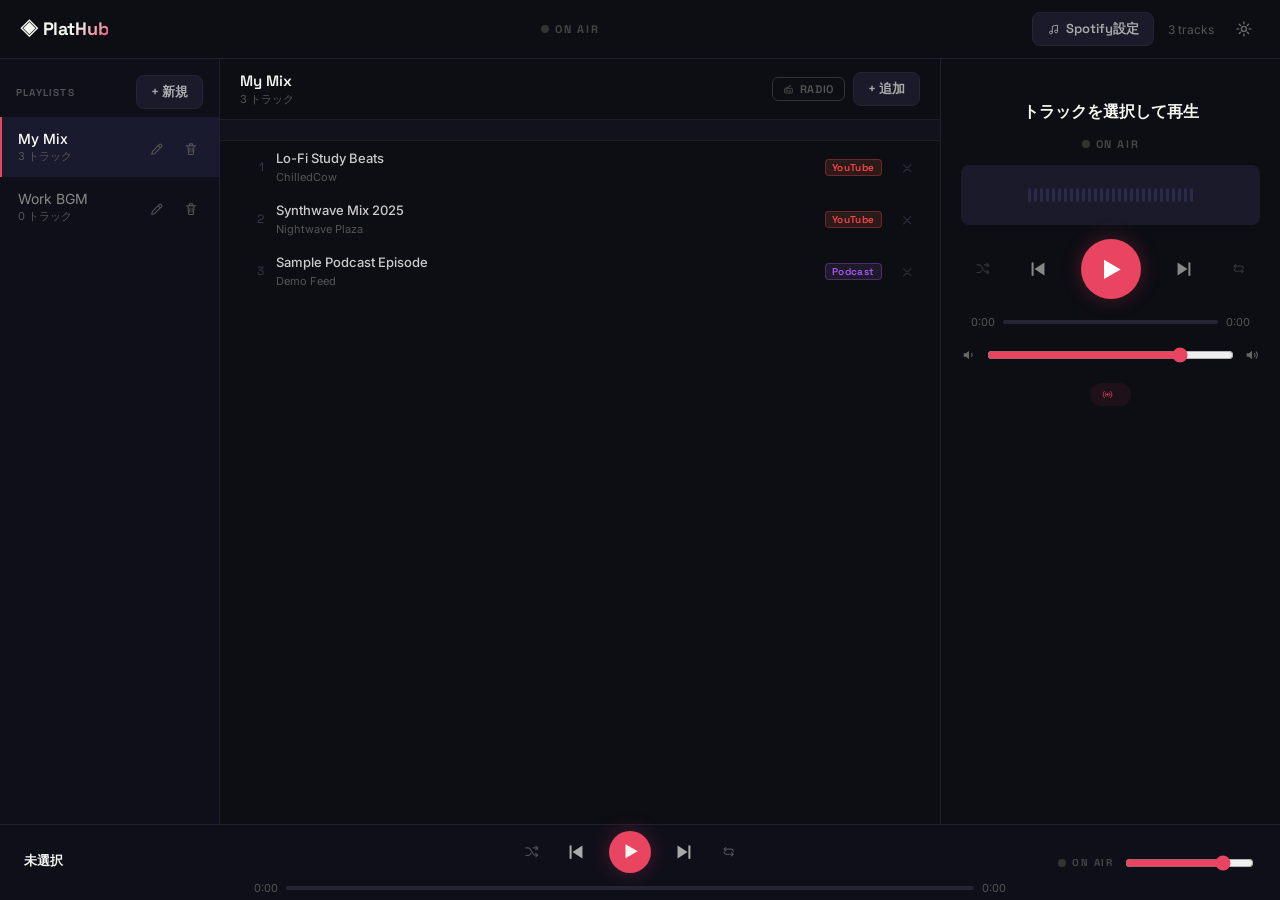
==== commit 689b14df: "PIP対応作業中" ====
--- a/index.html
+++ b/index.html
@@ -2,6 +2,7 @@
 <html lang="ja">
 <head>
 <meta charset="UTF-8">
+<meta name="referrer" content="strict-origin-when-cross-origin">
 <meta name="viewport" content="width=device-width, initial-scale=1.0, viewport-fit=cover">
 <title>PlatHub — マルチプラットフォーム統合プレーヤー</title>
 <link rel="icon" type="image/svg+xml" href="favicon.svg">
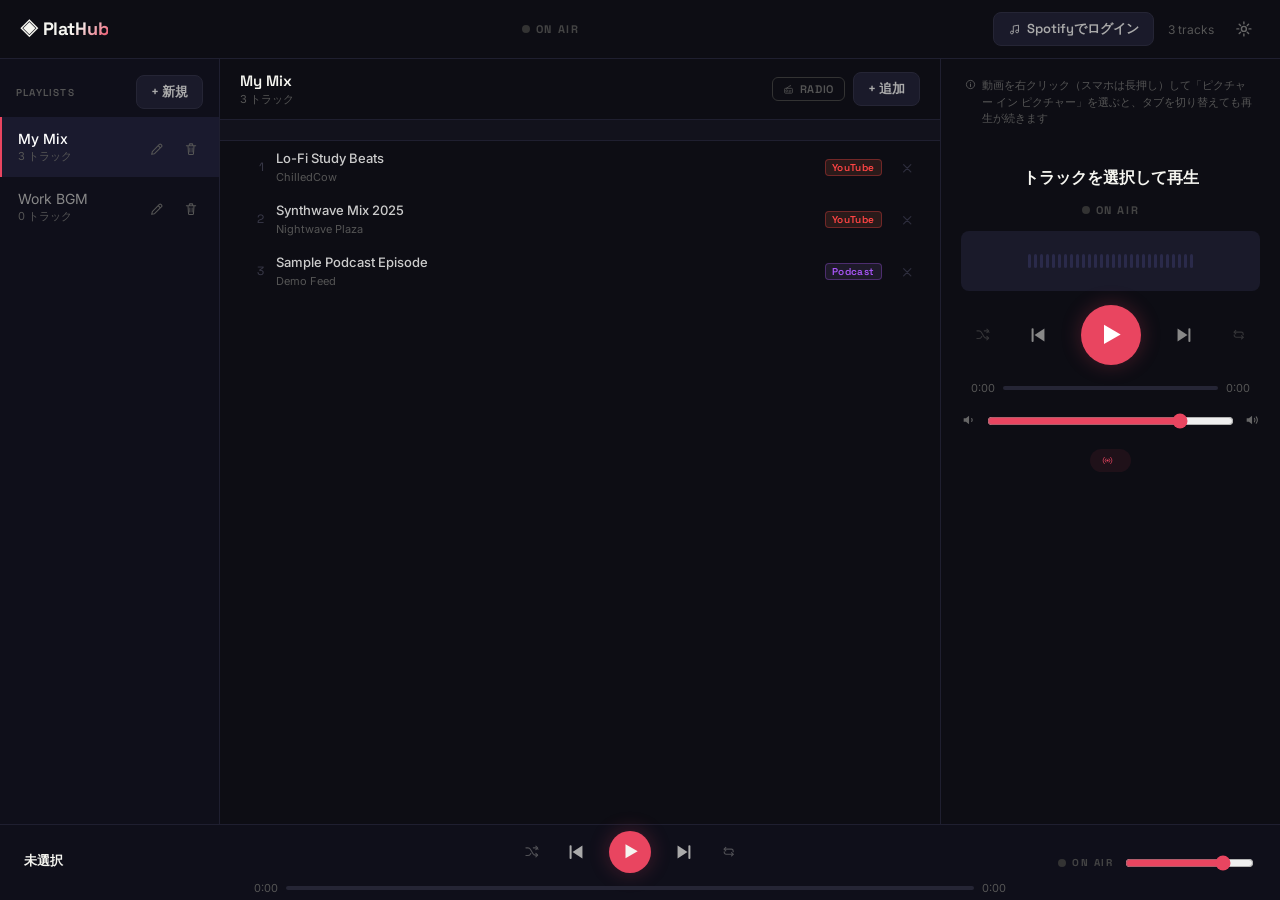
==== commit a357ca24: "PIP対応作業中" ====
--- a/index.html
+++ b/index.html
@@ -221,6 +221,10 @@
     <button class="pp-popout-btn" title="別ウィンドウで再生（バックグラウンド再生対策）">
       <svg class="icon"><use href="#icon-popout"></use></svg><span>ポップアウト</span>
     </button>
+  </div>
+  <div class="pp-pip-hint" hidden>
+    <svg class="icon icon-inline"><use href="#icon-info"></use></svg>
+    <span>動画を右クリック（スマホは長押し）して「ピクチャー イン ピクチャー」を選ぶと、タブを切り替えても再生が続きます</span>
   </div>
   <div class="pp-info">
     <div class="pp-badge-row"></div>
--- a/css/style.css
+++ b/css/style.css
@@ -644,6 +644,23 @@
   color: var(--red);
 }
 
+.pp-pip-hint {
+  display: flex;
+  align-items: flex-start;
+  gap: 6px;
+  width: 100%;
+  max-width: 480px;
+  font-size: 11px;
+  line-height: 1.5;
+  color: var(--text-faint);
+  padding: 2px 4px 0;
+}
+.pp-pip-hint .icon {
+  flex-shrink: 0;
+  margin-top: 2px;
+  color: #666;
+}
+
 .pp-info { text-align: center; width: 100%; }
 .pp-badge-row { display: flex; justify-content: center; margin-bottom: 8px; min-height: 18px; }
 .pp-track-title {
@@ -860,6 +877,53 @@
   .tracks-view.tab-hidden { display: none; }
   .mobile-playlists-view[hidden] { display: none; }
   .mobile-player-view[hidden] { display: none; }
+
+  /* ── Mini floating video ──
+     When a YouTube track is playing and the user switches to a DIFFERENT
+     mobile tab (トラック/リスト/設定), instead of fully hiding the player
+     view (which would remove the video from the render tree and could
+     make YouTube's own script treat it as "not visible"), this class
+     keeps it rendered but repositions it as a small fixed corner box.
+     The iframe itself NEVER moves in the DOM — only CSS position/size
+     change — so it never reloads. */
+  .mobile-player-view[hidden].mini-video-float {
+    display: block !important;
+    position: fixed;
+    bottom: 66px;   /* sit just above the tab bar */
+    right: 10px;
+    width: 148px;
+    height: 84px;
+    z-index: 500;
+    pointer-events: none; /* let taps reach the tab underneath, except the video itself */
+  }
+  .mini-video-float #playerPanelContentMobile > *:not(.pp-youtube-wrap) {
+    display: none;
+  }
+  .mini-video-float #playerPanelContentMobile {
+    padding: 0;
+    margin: 0;
+    gap: 0;
+    width: 100%;
+    height: 100%;
+    overflow: visible;
+    display: block;
+  }
+  .mini-video-float .pp-youtube-wrap {
+    pointer-events: auto;
+    width: 100%;
+    max-width: none;
+    height: 100%;
+    cursor: pointer;
+    border-radius: 10px;
+    box-shadow: 0 8px 22px rgba(0, 0, 0, 0.45);
+  }
+  .mini-video-float .pp-youtube-host {
+    height: 100%;
+    max-height: none;
+    aspect-ratio: unset;
+    border-radius: 10px;
+  }
+  .mini-video-float .pp-popout-btn { display: none; } /* too cramped in the mini box */
 
   .mobile-playlists-view:not([hidden]) {
     flex: 1;
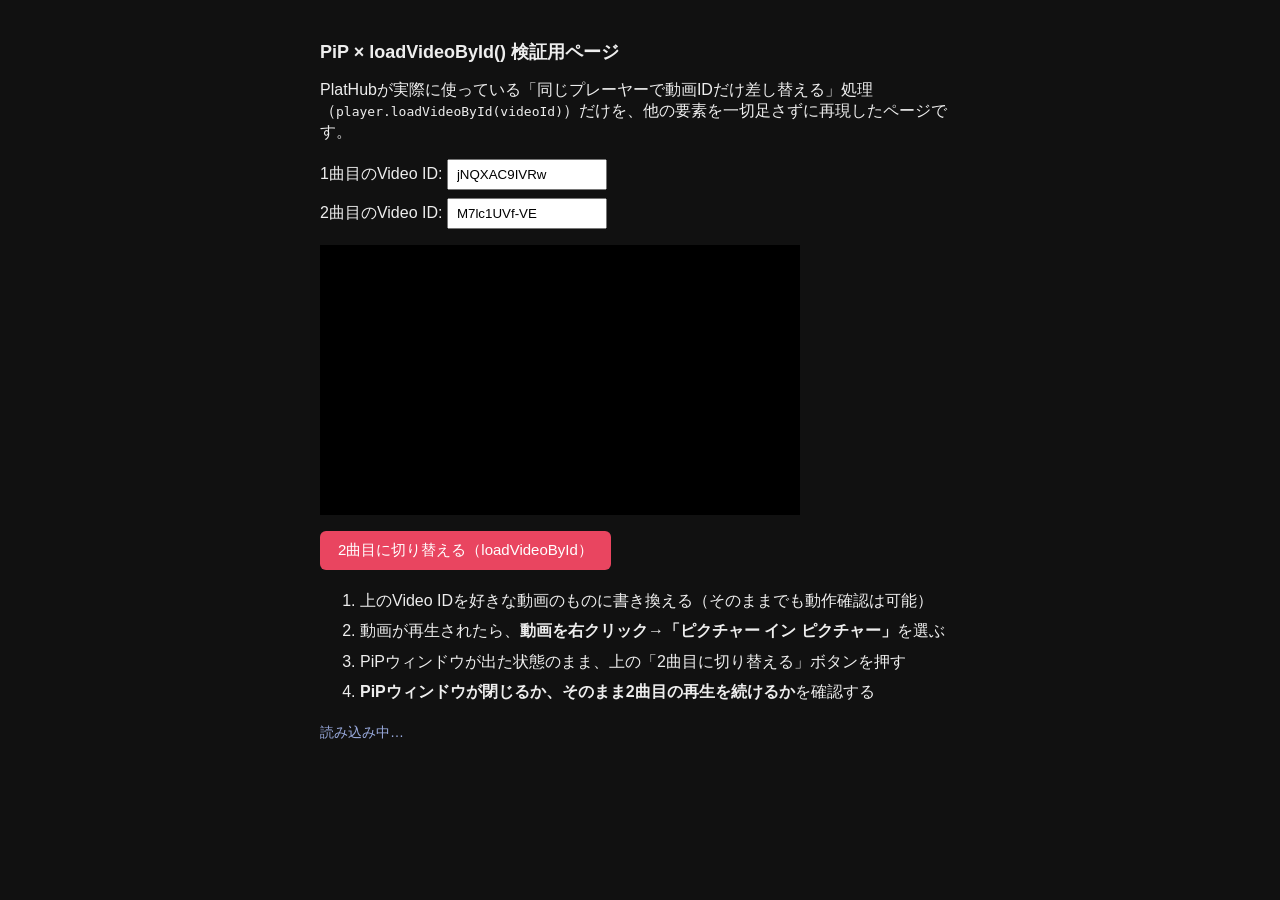
==== commit ae9e193a: "Rename pip_loadvideo_test.html to index.html" ====
--- a/index.html
+++ b/index.html
@@ -2,283 +2,72 @@
 <html lang="ja">
 <head>
 <meta charset="UTF-8">
-<meta name="referrer" content="strict-origin-when-cross-origin">
-<meta name="viewport" content="width=device-width, initial-scale=1.0, viewport-fit=cover">
-<title>PlatHub — マルチプラットフォーム統合プレーヤー</title>
-<link rel="icon" type="image/svg+xml" href="favicon.svg">
-<link rel="preconnect" href="https://fonts.googleapis.com">
-<link href="https://fonts.googleapis.com/css2?family=Space+Grotesk:wght@400;500;600;700&family=Inter:wght@400;500;600&display=swap" rel="stylesheet">
-<link rel="stylesheet" href="css/style.css">
+<title>PiP × loadVideoById 検証用ページ</title>
+<style>
+  body { font-family: sans-serif; max-width: 640px; margin: 40px auto; padding: 0 16px; background:#111; color:#eee; }
+  h1 { font-size: 18px; }
+  ol { line-height: 1.9; }
+  #player { width: 480px; height: 270px; background:#000; margin: 16px 0; }
+  button { padding: 10px 18px; font-size: 15px; cursor: pointer; background:#e94560; color:#fff; border:none; border-radius:6px; }
+  button:hover { background:#c53350; }
+  #status { margin-top: 12px; font-size: 14px; color: #9ad; white-space: pre-wrap; }
+  input { padding: 6px 8px; width: 140px; }
+  .row { display:flex; gap:8px; align-items:center; margin-bottom: 8px; }
+</style>
 </head>
 <body>
 
-<!-- Icon sprite is fetched and injected here on load (see js/app.js) -->
-<div id="iconSpriteHost" aria-hidden="true"></div>
+<h1>PiP × loadVideoById() 検証用ページ</h1>
+<p>PlatHubが実際に使っている「同じプレーヤーで動画IDだけ差し替える」処理
+（<code>player.loadVideoById(videoId)</code>）だけを、他の要素を一切足さずに再現したページです。</p>
 
-<div id="app">
-
-  <!-- ═══ Header ═══ -->
-  <header class="header">
-    <span class="logo">◈ PlatHub</span>
-    <div class="onair" id="onairLamp">
-      <span class="onair-dot"></span>
-      <span class="onair-text">ON AIR</span>
-    </div>
-    <div class="header-right">
-      <button class="btn-outline btn-sm spotify-auth-btn" id="spotifyAuthBtn">Spotifyでログイン</button>
-      <span class="track-count" id="trackCount">0 tracks</span>
-      <button class="settings-btn" id="settingsBtn" title="設定"><svg class="icon"><use href="#icon-settings"></use></svg></button>
-    </div>
-  </header>
-
-  <!-- ═══ Main ═══ -->
-  <div class="main">
-
-    <!-- Sidebar: playlists (desktop) -->
-    <aside class="sidebar" id="sidebarView">
-      <div class="sidebar-header">
-        <div class="sidebar-title">PLAYLISTS</div>
-        <button class="btn-outline btn-sm" id="toggleNewPlaylistFormDesktop">+ 新規</button>
-      </div>
-      <div class="add-form" id="newPlaylistFormDesktop" hidden>
-        <input type="text" id="newPlaylistInputDesktop" placeholder="プレイリスト名を入力" class="input">
-        <button class="btn-primary" id="createPlaylistBtnDesktop" style="margin-top:8px; width:100%;">作成</button>
-      </div>
-      <div id="playlistsListDesktop" class="playlists-list"></div>
-    </aside>
-
-    <!-- Center: track list -->
-    <section class="tracks-view" id="tracksView">
-      <div class="tracks-header">
-        <div>
-          <div class="tracks-title" id="activePlName">My Mix</div>
-          <div class="tracks-sub" id="activePlCount">0 トラック</div>
-        </div>
-        <div class="tracks-header-actions">
-          <button class="btn-outline radio-btn" id="headerRadioBtn" title="このリストを連続再生">
-            <svg class="icon"><use href="#icon-radio"></use></svg><span class="radio-btn-label" id="headerRadioBtnLabel">RADIO</span>
-          </button>
-          <button class="btn-outline" id="toggleAddForm">+ 追加</button>
-        </div>
-      </div>
-
-      <div class="add-form" id="addForm" hidden>
-        <input type="text" id="addTitleInput" placeholder="タイトル（省略可）" class="input">
-        <div class="add-form-row">
-          <input type="text" id="addUrlInput" placeholder="YouTube / Spotify / Podcast / MP3 URL を貼り付け" class="input">
-          <button class="btn-primary" id="addTrackBtn">追加</button>
-        </div>
-        <p class="add-error" id="addError" hidden></p>
-        <p class="add-hint">対応: youtube.com · open.spotify.com/track|playlist|album · podcasts.apple.com · .mp3/.ogg · 任意のPodcastフィード</p>
-      </div>
-
-      <div class="import-sources" id="importSourcesPanel" hidden></div>
-
-      <div class="track-list" id="trackList"></div>
-    </section>
-
-    <!-- Right: player panel (desktop) -->
-    <section class="player-panel" id="playerPanelDesktop">
-      <div id="playerPanelContentDesktop"></div>
-    </section>
-
-    <!-- Mobile: playlists view -->
-    <section class="mobile-playlists-view" id="mobilePlaylistsView" hidden>
-      <div class="tracks-header">
-        <div class="tracks-title">プレイリスト</div>
-        <button class="btn-outline btn-sm" id="toggleNewPlaylistForm">+ 新規作成</button>
-      </div>
-      <div class="add-form" id="newPlaylistForm" hidden>
-        <div class="add-form-row">
-          <input type="text" id="newPlaylistInput" placeholder="プレイリスト名を入力" class="input">
-          <button class="btn-primary" id="createPlaylistBtn">作成</button>
-        </div>
-      </div>
-      <div id="playlistsListMobile" class="playlists-list"></div>
-    </section>
-
-    <!-- Mobile: fullscreen player -->
-    <section class="mobile-player-view" id="mobilePlayerView" hidden>
-      <div id="playerPanelContentMobile"></div>
-    </section>
-
-    <!-- Mobile: settings view -->
-    <section class="mobile-settings-view" id="mobileSettingsView" hidden>
-      <div class="settings-content" id="settingsContentMobile"></div>
-    </section>
-
-  </div>
-
-  <!-- ═══ Mini bar (mobile) ═══ -->
-  <div class="minibar" id="miniBar" hidden>
-    <div class="minibar-info">
-      <div class="minibar-title" id="miniBarTitle"></div>
-      <div class="minibar-progress">
-        <div class="progress-track compact" id="miniBarProgressTrack">
-          <div class="progress-fill" id="miniBarProgressFill"></div>
-        </div>
-      </div>
-    </div>
-    <button class="minibar-play" id="miniBarPlayBtn"><svg class="icon"><use href="#icon-play"></use></svg></button>
-    <button class="minibar-next" id="miniBarNextBtn"><svg class="icon"><use href="#icon-next"></use></svg></button>
-  </div>
-
-  <!-- ═══ Desktop bottom bar ═══ -->
-  <div class="desktop-bar" id="desktopBar">
-    <div class="db-nowplaying" id="dbNowPlaying">
-      <div class="db-title" id="dbTitle">未選択</div>
-      <div class="db-meta" id="dbMeta"></div>
-    </div>
-    <div class="db-controls">
-      <div class="db-buttons">
-        <button class="ctrl-btn mode-btn" id="dbShuffleBtn" title="シャッフル"><svg class="icon"><use href="#icon-shuffle"></use></svg></button>
-        <button class="ctrl-btn" id="dbPrevBtn"><svg class="icon"><use href="#icon-prev"></use></svg></button>
-        <button class="play-btn" id="dbPlayBtn"><svg class="icon"><use href="#icon-play"></use></svg></button>
-        <button class="ctrl-btn" id="dbNextBtn"><svg class="icon"><use href="#icon-next"></use></svg></button>
-        <button class="ctrl-btn mode-btn" id="dbRepeatBtn" title="繰り返しなし"><svg class="icon"><use href="#icon-repeat"></use></svg></button>
-      </div>
-      <div class="progress-row">
-        <span class="time-label" id="dbCurrentTime">0:00</span>
-        <div class="progress-track" id="dbProgressTrack">
-          <div class="progress-fill" id="dbProgressFill"></div>
-          <div class="progress-handle" id="dbProgressHandle"></div>
-        </div>
-        <span class="time-label" id="dbDuration">0:00</span>
-      </div>
-    </div>
-    <div class="db-right">
-      <div class="onair onair-sm" id="dbOnairLamp">
-        <span class="onair-dot"></span>
-        <span class="onair-text">ON AIR</span>
-      </div>
-      <input type="range" id="dbVolumeSlider" class="volume-slider" min="0" max="1" step="0.02" value="0.8">
-    </div>
-  </div>
-
-  <!-- ═══ Mobile tab bar ═══ -->
-  <nav class="tabbar" id="tabBar">
-    <button class="tab-btn" data-tab="playlists">
-      <svg class="icon tab-icon"><use href="#icon-list"></use></svg><span class="tab-label">リスト</span>
-    </button>
-    <button class="tab-btn active" data-tab="tracks">
-      <svg class="icon tab-icon"><use href="#icon-track"></use></svg><span class="tab-label">トラック</span>
-    </button>
-    <button class="tab-btn" data-tab="player">
-      <svg class="icon tab-icon"><use href="#icon-play"></use></svg><span class="tab-label">プレーヤー</span>
-    </button>
-    <button class="tab-btn" data-tab="settings">
-      <svg class="icon tab-icon"><use href="#icon-settings"></use></svg><span class="tab-label">設定</span>
-    </button>
-  </nav>
-
+<div class="row">
+  <label>1曲目のVideo ID: <input id="videoId1" value="jNQXAC9IVRw"></label>
+</div>
+<div class="row">
+  <label>2曲目のVideo ID: <input id="videoId2" value="M7lc1UVf-VE"></label>
 </div>
 
-<!-- ═══ Settings Panel (desktop: slide-in drawer on the right) ═══ -->
-<aside class="settings-panel" id="settingsPanel" hidden>
-  <div class="settings-inner">
-    <div class="settings-header">
-      <span class="settings-title">設定</span>
-      <button class="settings-close-btn" id="settingsCloseBtn"><svg class="icon"><use href="#icon-close"></use></svg></button>
-    </div>
-    <div class="settings-content" id="settingsContentDesktop"></div>
-  </div>
-</aside>
-<div class="settings-overlay" id="settingsOverlay" hidden></div>
+<div id="player"></div>
 
-<!-- ═══ Bulk import modal ═══ -->
-<div class="modal-overlay" id="bulkImportModal" hidden>
-  <div class="modal-box">
-    <div class="modal-header">
-      <div>
-        <div class="modal-title" id="bulkImportTitle">番組名</div>
-        <div class="modal-subtitle" id="bulkImportSubtitle">Podcast ・ 0 件</div>
-      </div>
-      <button class="modal-close-btn" id="bulkImportCloseBtn"><svg class="icon"><use href="#icon-close"></use></svg></button>
-    </div>
-    <label class="bulk-import-select-all">
-      <input type="checkbox" id="bulkImportSelectAll" checked>
-      <span>すべて選択 / 解除</span>
-    </label>
-    <div class="bulk-import-list" id="bulkImportList"></div>
-    <div class="modal-footer">
-      <span class="bulk-import-count" id="bulkImportCount">0 / 0 件を追加</span>
-      <div class="modal-footer-buttons">
-        <button class="btn-outline" id="bulkImportCancelBtn">キャンセル</button>
-        <button class="btn-primary" id="bulkImportAddBtn">追加する</button>
-      </div>
-    </div>
-  </div>
-</div>
+<button id="switchBtn">2曲目に切り替える（loadVideoById）</button>
 
-<!-- ═══ Toast ═══ -->
-<div class="toast" id="toast" hidden></div>
+<ol>
+  <li>上のVideo IDを好きな動画のものに書き換える（そのままでも動作確認は可能）</li>
+  <li>動画が再生されたら、<strong>動画を右クリック→「ピクチャー イン ピクチャー」</strong>を選ぶ</li>
+  <li>PiPウィンドウが出た状態のまま、上の「2曲目に切り替える」ボタンを押す</li>
+  <li><strong>PiPウィンドウが閉じるか、そのまま2曲目の再生を続けるか</strong>を確認する</li>
+</ol>
 
-<!-- Player panel template -->
-<template id="playerPanelTemplate">
-  <div class="pp-error" hidden></div>
-  <div class="pp-youtube-wrap" hidden>
-    <div class="pp-youtube-host"></div>
-    <button class="pp-popout-btn" title="別ウィンドウで再生（バックグラウンド再生対策）">
-      <svg class="icon"><use href="#icon-popout"></use></svg><span>ポップアウト</span>
-    </button>
-  </div>
-  <div class="pp-pip-hint" hidden>
-    <svg class="icon icon-inline"><use href="#icon-info"></use></svg>
-    <span>動画を右クリック（スマホは長押し）して「ピクチャー イン ピクチャー」を選ぶと、タブを切り替えても再生が続きます</span>
-  </div>
-  <div class="pp-info">
-    <div class="pp-badge-row"></div>
-    <div class="pp-track-title">トラックを選択して再生</div>
-    <div class="pp-track-artist"></div>
-    <div class="pp-onair-wrap">
-      <div class="onair">
-        <span class="onair-dot"></span><span class="onair-text">ON AIR</span>
-      </div>
-    </div>
-  </div>
-  <div class="pp-waveform" hidden></div>
-  <div class="pp-controls">
-    <div class="pp-buttons">
-      <button class="ctrl-btn mode-btn pp-shuffle" title="シャッフル"><svg class="icon"><use href="#icon-shuffle"></use></svg></button>
-      <button class="ctrl-btn pp-prev"><svg class="icon"><use href="#icon-prev"></use></svg></button>
-      <button class="play-btn pp-play"><svg class="icon"><use href="#icon-play"></use></svg></button>
-      <button class="ctrl-btn pp-next"><svg class="icon"><use href="#icon-next"></use></svg></button>
-      <button class="ctrl-btn mode-btn pp-repeat" title="繰り返しなし"><svg class="icon"><use href="#icon-repeat"></use></svg></button>
-    </div>
-    <div class="progress-row">
-      <span class="time-label pp-current">0:00</span>
-      <div class="progress-track pp-track">
-        <div class="progress-fill pp-fill"></div>
-        <div class="progress-handle pp-handle"></div>
-      </div>
-      <span class="time-label pp-duration">0:00</span>
-    </div>
-    <div class="pp-volume-row">
-      <span class="vol-icon"><svg class="icon"><use href="#icon-volume-low"></use></svg></span>
-      <input type="range" class="volume-slider pp-volume" min="0" max="1" step="0.02" value="0.8">
-      <span class="vol-icon"><svg class="icon"><use href="#icon-volume-high"></use></svg></span>
-    </div>
-  </div>
-  <div class="pp-playing-from" hidden>
-    <svg class="icon icon-inline"><use href="#icon-broadcast"></use></svg>
-    <span class="pp-playing-from-label"></span>
-  </div>
-</template>
+<div id="status">読み込み中…</div>
 
 <script src="https://www.youtube.com/iframe_api"></script>
-<script src="https://sdk.scdn.co/spotify-player.js"></script>
-<script src="js/storage.js"></script>
-<script src="js/services.js"></script>
-<script src="js/podcast-feed-resolver.js"></script>
-<script src="js/apple-podcast-resolver.js"></script>
-<script src="js/spotify-auth.js"></script>
-<script src="js/spotify-resolver.js"></script>
-<script src="js/youtube-engine.js"></script>
-<script src="js/audio-engine.js"></script>
-<script src="js/spotify-engine.js"></script>
-<script src="js/player-panel.js"></script>
-<script src="js/settings.js"></script>
-<script src="js/app.js"></script>
+<script>
+  let player;
+  const statusEl = document.getElementById('status');
 
+  function log(msg) {
+    statusEl.textContent += '\n' + new Date().toLocaleTimeString() + '  ' + msg;
+  }
+
+  function onYouTubeIframeAPIReady() {
+    player = new YT.Player('player', {
+      videoId: document.getElementById('videoId1').value,
+      playerVars: { autoplay: 1, controls: 1 },
+      events: {
+        onReady: () => log('1曲目 読み込み完了。再生中に右クリックでPiPを試してください。'),
+        onStateChange: (e) => {
+          if (e.data === YT.PlayerState.PLAYING) log('再生中: ' + player.getVideoData().video_id);
+        },
+      },
+    });
+  }
+
+  document.getElementById('switchBtn').addEventListener('click', () => {
+    const id2 = document.getElementById('videoId2').value;
+    log('loadVideoById(' + id2 + ') を呼び出しました（PlatHubと全く同じ命令）');
+    player.loadVideoById(id2);
+  });
+</script>
 </body>
 </html>
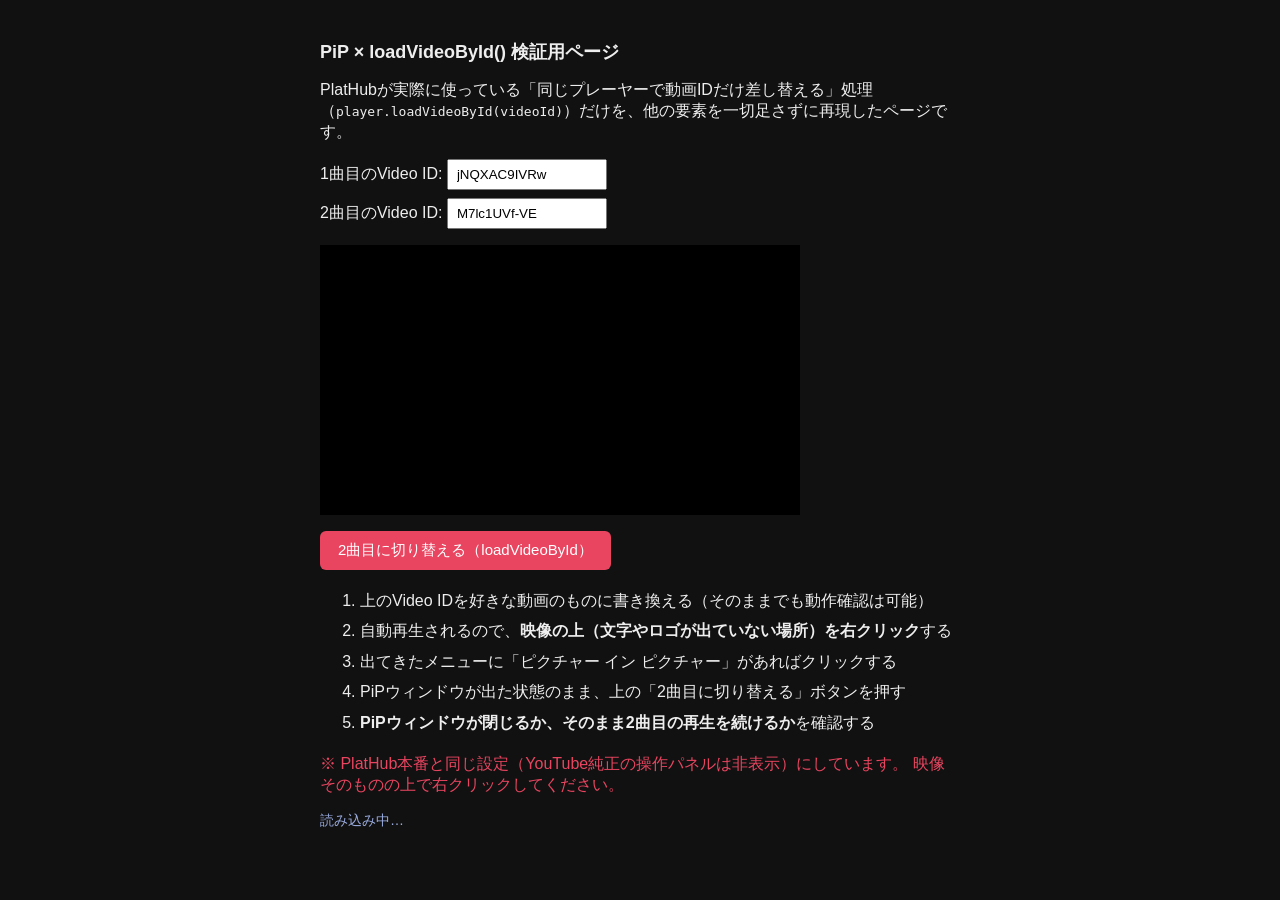
==== commit d353cc55: "test" ====
--- a/index.html
+++ b/index.html
@@ -34,10 +34,13 @@
 
 <ol>
   <li>上のVideo IDを好きな動画のものに書き換える（そのままでも動作確認は可能）</li>
-  <li>動画が再生されたら、<strong>動画を右クリック→「ピクチャー イン ピクチャー」</strong>を選ぶ</li>
+  <li>自動再生されるので、<strong>映像の上（文字やロゴが出ていない場所）を右クリック</strong>する</li>
+  <li>出てきたメニューに「ピクチャー イン ピクチャー」があればクリックする</li>
   <li>PiPウィンドウが出た状態のまま、上の「2曲目に切り替える」ボタンを押す</li>
   <li><strong>PiPウィンドウが閉じるか、そのまま2曲目の再生を続けるか</strong>を確認する</li>
 </ol>
+<p style="color:#e94560;">※ PlatHub本番と同じ設定（YouTube純正の操作パネルは非表示）にしています。
+映像そのものの上で右クリックしてください。</p>
 
 <div id="status">読み込み中…</div>
 
@@ -53,7 +56,7 @@
   function onYouTubeIframeAPIReady() {
     player = new YT.Player('player', {
       videoId: document.getElementById('videoId1').value,
-      playerVars: { autoplay: 1, controls: 1 },
+      playerVars: { autoplay: 1, controls: 0, rel: 0, playsinline: 1 },
       events: {
         onReady: () => log('1曲目 読み込み完了。再生中に右クリックでPiPを試してください。'),
         onStateChange: (e) => {
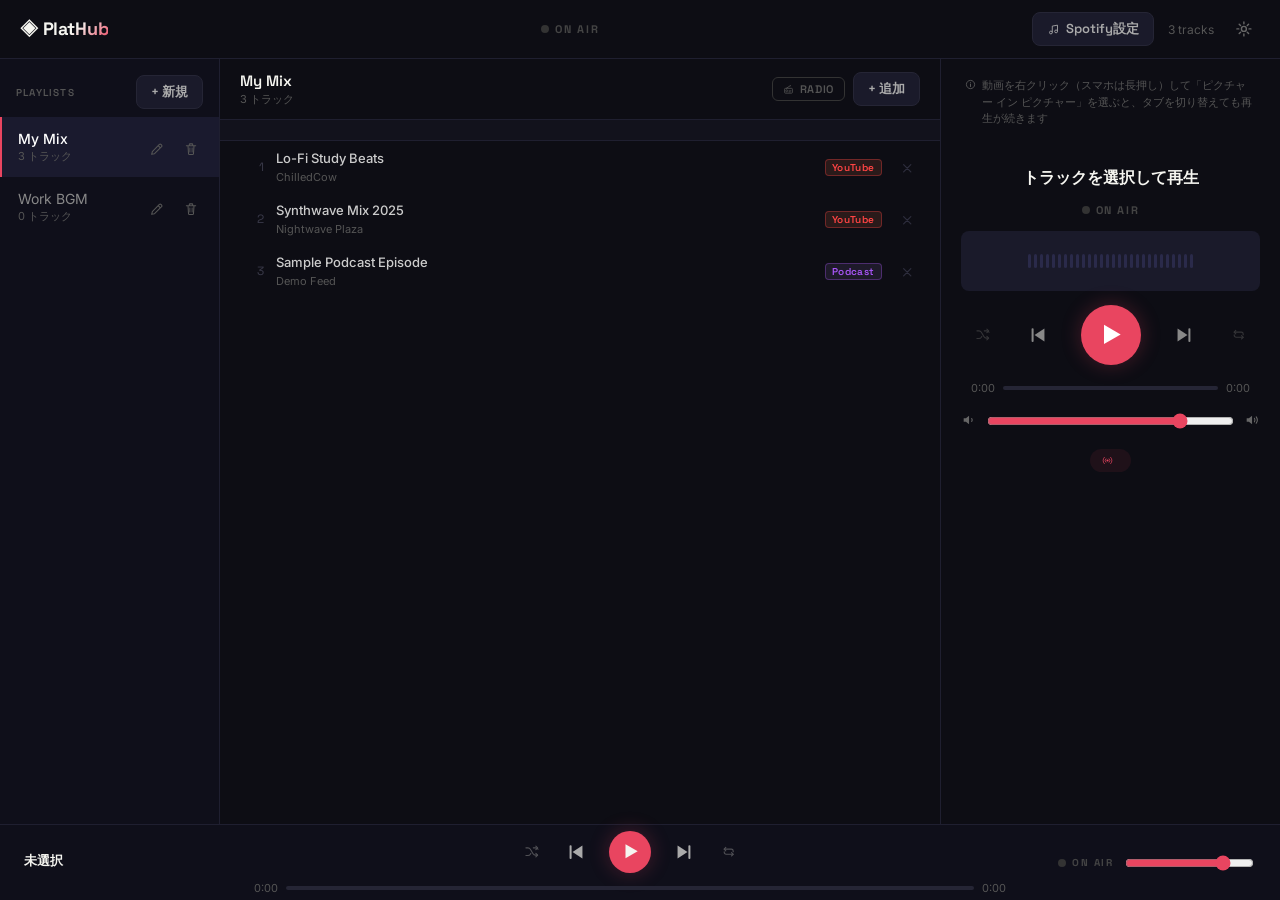
==== commit 2cf54f30: "test" ====
--- a/index.html
+++ b/index.html
@@ -2,75 +2,283 @@
 <html lang="ja">
 <head>
 <meta charset="UTF-8">
-<title>PiP × loadVideoById 検証用ページ</title>
-<style>
-  body { font-family: sans-serif; max-width: 640px; margin: 40px auto; padding: 0 16px; background:#111; color:#eee; }
-  h1 { font-size: 18px; }
-  ol { line-height: 1.9; }
-  #player { width: 480px; height: 270px; background:#000; margin: 16px 0; }
-  button { padding: 10px 18px; font-size: 15px; cursor: pointer; background:#e94560; color:#fff; border:none; border-radius:6px; }
-  button:hover { background:#c53350; }
-  #status { margin-top: 12px; font-size: 14px; color: #9ad; white-space: pre-wrap; }
-  input { padding: 6px 8px; width: 140px; }
-  .row { display:flex; gap:8px; align-items:center; margin-bottom: 8px; }
-</style>
+<meta name="referrer" content="strict-origin-when-cross-origin">
+<meta name="viewport" content="width=device-width, initial-scale=1.0, viewport-fit=cover">
+<title>PlatHub — マルチプラットフォーム統合プレーヤー</title>
+<link rel="icon" type="image/svg+xml" href="favicon.svg">
+<link rel="preconnect" href="https://fonts.googleapis.com">
+<link href="https://fonts.googleapis.com/css2?family=Space+Grotesk:wght@400;500;600;700&family=Inter:wght@400;500;600&display=swap" rel="stylesheet">
+<link rel="stylesheet" href="css/style.css">
 </head>
 <body>
 
-<h1>PiP × loadVideoById() 検証用ページ</h1>
-<p>PlatHubが実際に使っている「同じプレーヤーで動画IDだけ差し替える」処理
-（<code>player.loadVideoById(videoId)</code>）だけを、他の要素を一切足さずに再現したページです。</p>
-
-<div class="row">
-  <label>1曲目のVideo ID: <input id="videoId1" value="jNQXAC9IVRw"></label>
+<!-- Icon sprite is fetched and injected here on load (see js/app.js) -->
+<div id="iconSpriteHost" aria-hidden="true"></div>
+
+<div id="app">
+
+  <!-- ═══ Header ═══ -->
+  <header class="header">
+    <span class="logo">◈ PlatHub</span>
+    <div class="onair" id="onairLamp">
+      <span class="onair-dot"></span>
+      <span class="onair-text">ON AIR</span>
+    </div>
+    <div class="header-right">
+      <button class="btn-outline btn-sm spotify-auth-btn" id="spotifyAuthBtn">Spotifyでログイン</button>
+      <span class="track-count" id="trackCount">0 tracks</span>
+      <button class="settings-btn" id="settingsBtn" title="設定"><svg class="icon"><use href="#icon-settings"></use></svg></button>
+    </div>
+  </header>
+
+  <!-- ═══ Main ═══ -->
+  <div class="main">
+
+    <!-- Sidebar: playlists (desktop) -->
+    <aside class="sidebar" id="sidebarView">
+      <div class="sidebar-header">
+        <div class="sidebar-title">PLAYLISTS</div>
+        <button class="btn-outline btn-sm" id="toggleNewPlaylistFormDesktop">+ 新規</button>
+      </div>
+      <div class="add-form" id="newPlaylistFormDesktop" hidden>
+        <input type="text" id="newPlaylistInputDesktop" placeholder="プレイリスト名を入力" class="input">
+        <button class="btn-primary" id="createPlaylistBtnDesktop" style="margin-top:8px; width:100%;">作成</button>
+      </div>
+      <div id="playlistsListDesktop" class="playlists-list"></div>
+    </aside>
+
+    <!-- Center: track list -->
+    <section class="tracks-view" id="tracksView">
+      <div class="tracks-header">
+        <div>
+          <div class="tracks-title" id="activePlName">My Mix</div>
+          <div class="tracks-sub" id="activePlCount">0 トラック</div>
+        </div>
+        <div class="tracks-header-actions">
+          <button class="btn-outline radio-btn" id="headerRadioBtn" title="このリストを連続再生">
+            <svg class="icon"><use href="#icon-radio"></use></svg><span class="radio-btn-label" id="headerRadioBtnLabel">RADIO</span>
+          </button>
+          <button class="btn-outline" id="toggleAddForm">+ 追加</button>
+        </div>
+      </div>
+
+      <div class="add-form" id="addForm" hidden>
+        <input type="text" id="addTitleInput" placeholder="タイトル（省略可）" class="input">
+        <div class="add-form-row">
+          <input type="text" id="addUrlInput" placeholder="YouTube / Spotify / Podcast / MP3 URL を貼り付け" class="input">
+          <button class="btn-primary" id="addTrackBtn">追加</button>
+        </div>
+        <p class="add-error" id="addError" hidden></p>
+        <p class="add-hint">対応: youtube.com · open.spotify.com/track|playlist|album · podcasts.apple.com · .mp3/.ogg · 任意のPodcastフィード</p>
+      </div>
+
+      <div class="import-sources" id="importSourcesPanel" hidden></div>
+
+      <div class="track-list" id="trackList"></div>
+    </section>
+
+    <!-- Right: player panel (desktop) -->
+    <section class="player-panel" id="playerPanelDesktop">
+      <div id="playerPanelContentDesktop"></div>
+    </section>
+
+    <!-- Mobile: playlists view -->
+    <section class="mobile-playlists-view" id="mobilePlaylistsView" hidden>
+      <div class="tracks-header">
+        <div class="tracks-title">プレイリスト</div>
+        <button class="btn-outline btn-sm" id="toggleNewPlaylistForm">+ 新規作成</button>
+      </div>
+      <div class="add-form" id="newPlaylistForm" hidden>
+        <div class="add-form-row">
+          <input type="text" id="newPlaylistInput" placeholder="プレイリスト名を入力" class="input">
+          <button class="btn-primary" id="createPlaylistBtn">作成</button>
+        </div>
+      </div>
+      <div id="playlistsListMobile" class="playlists-list"></div>
+    </section>
+
+    <!-- Mobile: fullscreen player -->
+    <section class="mobile-player-view" id="mobilePlayerView" hidden>
+      <div id="playerPanelContentMobile"></div>
+    </section>
+
+    <!-- Mobile: settings view -->
+    <section class="mobile-settings-view" id="mobileSettingsView" hidden>
+      <div class="settings-content" id="settingsContentMobile"></div>
+    </section>
+
+  </div>
+
+  <!-- ═══ Mini bar (mobile) ═══ -->
+  <div class="minibar" id="miniBar" hidden>
+    <div class="minibar-info">
+      <div class="minibar-title" id="miniBarTitle"></div>
+      <div class="minibar-progress">
+        <div class="progress-track compact" id="miniBarProgressTrack">
+          <div class="progress-fill" id="miniBarProgressFill"></div>
+        </div>
+      </div>
+    </div>
+    <button class="minibar-play" id="miniBarPlayBtn"><svg class="icon"><use href="#icon-play"></use></svg></button>
+    <button class="minibar-next" id="miniBarNextBtn"><svg class="icon"><use href="#icon-next"></use></svg></button>
+  </div>
+
+  <!-- ═══ Desktop bottom bar ═══ -->
+  <div class="desktop-bar" id="desktopBar">
+    <div class="db-nowplaying" id="dbNowPlaying">
+      <div class="db-title" id="dbTitle">未選択</div>
+      <div class="db-meta" id="dbMeta"></div>
+    </div>
+    <div class="db-controls">
+      <div class="db-buttons">
+        <button class="ctrl-btn mode-btn" id="dbShuffleBtn" title="シャッフル"><svg class="icon"><use href="#icon-shuffle"></use></svg></button>
+        <button class="ctrl-btn" id="dbPrevBtn"><svg class="icon"><use href="#icon-prev"></use></svg></button>
+        <button class="play-btn" id="dbPlayBtn"><svg class="icon"><use href="#icon-play"></use></svg></button>
+        <button class="ctrl-btn" id="dbNextBtn"><svg class="icon"><use href="#icon-next"></use></svg></button>
+        <button class="ctrl-btn mode-btn" id="dbRepeatBtn" title="繰り返しなし"><svg class="icon"><use href="#icon-repeat"></use></svg></button>
+      </div>
+      <div class="progress-row">
+        <span class="time-label" id="dbCurrentTime">0:00</span>
+        <div class="progress-track" id="dbProgressTrack">
+          <div class="progress-fill" id="dbProgressFill"></div>
+          <div class="progress-handle" id="dbProgressHandle"></div>
+        </div>
+        <span class="time-label" id="dbDuration">0:00</span>
+      </div>
+    </div>
+    <div class="db-right">
+      <div class="onair onair-sm" id="dbOnairLamp">
+        <span class="onair-dot"></span>
+        <span class="onair-text">ON AIR</span>
+      </div>
+      <input type="range" id="dbVolumeSlider" class="volume-slider" min="0" max="1" step="0.02" value="0.8">
+    </div>
+  </div>
+
+  <!-- ═══ Mobile tab bar ═══ -->
+  <nav class="tabbar" id="tabBar">
+    <button class="tab-btn" data-tab="playlists">
+      <svg class="icon tab-icon"><use href="#icon-list"></use></svg><span class="tab-label">リスト</span>
+    </button>
+    <button class="tab-btn active" data-tab="tracks">
+      <svg class="icon tab-icon"><use href="#icon-track"></use></svg><span class="tab-label">トラック</span>
+    </button>
+    <button class="tab-btn" data-tab="player">
+      <svg class="icon tab-icon"><use href="#icon-play"></use></svg><span class="tab-label">プレーヤー</span>
+    </button>
+    <button class="tab-btn" data-tab="settings">
+      <svg class="icon tab-icon"><use href="#icon-settings"></use></svg><span class="tab-label">設定</span>
+    </button>
+  </nav>
+
 </div>
-<div class="row">
-  <label>2曲目のVideo ID: <input id="videoId2" value="M7lc1UVf-VE"></label>
+
+<!-- ═══ Settings Panel (desktop: slide-in drawer on the right) ═══ -->
+<aside class="settings-panel" id="settingsPanel" hidden>
+  <div class="settings-inner">
+    <div class="settings-header">
+      <span class="settings-title">設定</span>
+      <button class="settings-close-btn" id="settingsCloseBtn"><svg class="icon"><use href="#icon-close"></use></svg></button>
+    </div>
+    <div class="settings-content" id="settingsContentDesktop"></div>
+  </div>
+</aside>
+<div class="settings-overlay" id="settingsOverlay" hidden></div>
+
+<!-- ═══ Bulk import modal ═══ -->
+<div class="modal-overlay" id="bulkImportModal" hidden>
+  <div class="modal-box">
+    <div class="modal-header">
+      <div>
+        <div class="modal-title" id="bulkImportTitle">番組名</div>
+        <div class="modal-subtitle" id="bulkImportSubtitle">Podcast ・ 0 件</div>
+      </div>
+      <button class="modal-close-btn" id="bulkImportCloseBtn"><svg class="icon"><use href="#icon-close"></use></svg></button>
+    </div>
+    <label class="bulk-import-select-all">
+      <input type="checkbox" id="bulkImportSelectAll" checked>
+      <span>すべて選択 / 解除</span>
+    </label>
+    <div class="bulk-import-list" id="bulkImportList"></div>
+    <div class="modal-footer">
+      <span class="bulk-import-count" id="bulkImportCount">0 / 0 件を追加</span>
+      <div class="modal-footer-buttons">
+        <button class="btn-outline" id="bulkImportCancelBtn">キャンセル</button>
+        <button class="btn-primary" id="bulkImportAddBtn">追加する</button>
+      </div>
+    </div>
+  </div>
 </div>
 
-<div id="player"></div>
-
-<button id="switchBtn">2曲目に切り替える（loadVideoById）</button>
-
-<ol>
-  <li>上のVideo IDを好きな動画のものに書き換える（そのままでも動作確認は可能）</li>
-  <li>自動再生されるので、<strong>映像の上（文字やロゴが出ていない場所）を右クリック</strong>する</li>
-  <li>出てきたメニューに「ピクチャー イン ピクチャー」があればクリックする</li>
-  <li>PiPウィンドウが出た状態のまま、上の「2曲目に切り替える」ボタンを押す</li>
-  <li><strong>PiPウィンドウが閉じるか、そのまま2曲目の再生を続けるか</strong>を確認する</li>
-</ol>
-<p style="color:#e94560;">※ PlatHub本番と同じ設定（YouTube純正の操作パネルは非表示）にしています。
-映像そのものの上で右クリックしてください。</p>
-
-<div id="status">読み込み中…</div>
+<!-- ═══ Toast ═══ -->
+<div class="toast" id="toast" hidden></div>
+
+<!-- Player panel template -->
+<template id="playerPanelTemplate">
+  <div class="pp-error" hidden></div>
+  <div class="pp-youtube-wrap" hidden>
+    <div class="pp-youtube-host"></div>
+    <button class="pp-popout-btn" title="別ウィンドウで再生（バックグラウンド再生対策）">
+      <svg class="icon"><use href="#icon-popout"></use></svg><span>ポップアウト</span>
+    </button>
+  </div>
+  <div class="pp-pip-hint" hidden>
+    <svg class="icon icon-inline"><use href="#icon-info"></use></svg>
+    <span>動画を右クリック（スマホは長押し）して「ピクチャー イン ピクチャー」を選ぶと、タブを切り替えても再生が続きます</span>
+  </div>
+  <div class="pp-info">
+    <div class="pp-badge-row"></div>
+    <div class="pp-track-title">トラックを選択して再生</div>
+    <div class="pp-track-artist"></div>
+    <div class="pp-onair-wrap">
+      <div class="onair">
+        <span class="onair-dot"></span><span class="onair-text">ON AIR</span>
+      </div>
+    </div>
+  </div>
+  <div class="pp-waveform" hidden></div>
+  <div class="pp-controls">
+    <div class="pp-buttons">
+      <button class="ctrl-btn mode-btn pp-shuffle" title="シャッフル"><svg class="icon"><use href="#icon-shuffle"></use></svg></button>
+      <button class="ctrl-btn pp-prev"><svg class="icon"><use href="#icon-prev"></use></svg></button>
+      <button class="play-btn pp-play"><svg class="icon"><use href="#icon-play"></use></svg></button>
+      <button class="ctrl-btn pp-next"><svg class="icon"><use href="#icon-next"></use></svg></button>
+      <button class="ctrl-btn mode-btn pp-repeat" title="繰り返しなし"><svg class="icon"><use href="#icon-repeat"></use></svg></button>
+    </div>
+    <div class="progress-row">
+      <span class="time-label pp-current">0:00</span>
+      <div class="progress-track pp-track">
+        <div class="progress-fill pp-fill"></div>
+        <div class="progress-handle pp-handle"></div>
+      </div>
+      <span class="time-label pp-duration">0:00</span>
+    </div>
+    <div class="pp-volume-row">
+      <span class="vol-icon"><svg class="icon"><use href="#icon-volume-low"></use></svg></span>
+      <input type="range" class="volume-slider pp-volume" min="0" max="1" step="0.02" value="0.8">
+      <span class="vol-icon"><svg class="icon"><use href="#icon-volume-high"></use></svg></span>
+    </div>
+  </div>
+  <div class="pp-playing-from" hidden>
+    <svg class="icon icon-inline"><use href="#icon-broadcast"></use></svg>
+    <span class="pp-playing-from-label"></span>
+  </div>
+</template>
 
 <script src="https://www.youtube.com/iframe_api"></script>
-<script>
-  let player;
-  const statusEl = document.getElementById('status');
-
-  function log(msg) {
-    statusEl.textContent += '\n' + new Date().toLocaleTimeString() + '  ' + msg;
-  }
-
-  function onYouTubeIframeAPIReady() {
-    player = new YT.Player('player', {
-      videoId: document.getElementById('videoId1').value,
-      playerVars: { autoplay: 1, controls: 0, rel: 0, playsinline: 1 },
-      events: {
-        onReady: () => log('1曲目 読み込み完了。再生中に右クリックでPiPを試してください。'),
-        onStateChange: (e) => {
-          if (e.data === YT.PlayerState.PLAYING) log('再生中: ' + player.getVideoData().video_id);
-        },
-      },
-    });
-  }
-
-  document.getElementById('switchBtn').addEventListener('click', () => {
-    const id2 = document.getElementById('videoId2').value;
-    log('loadVideoById(' + id2 + ') を呼び出しました（PlatHubと全く同じ命令）');
-    player.loadVideoById(id2);
-  });
-</script>
+<script src="https://sdk.scdn.co/spotify-player.js"></script>
+<script src="js/storage.js"></script>
+<script src="js/services.js"></script>
+<script src="js/podcast-feed-resolver.js"></script>
+<script src="js/apple-podcast-resolver.js"></script>
+<script src="js/spotify-auth.js"></script>
+<script src="js/spotify-resolver.js"></script>
+<script src="js/youtube-engine.js"></script>
+<script src="js/audio-engine.js"></script>
+<script src="js/spotify-engine.js"></script>
+<script src="js/player-panel.js"></script>
+<script src="js/settings.js"></script>
+<script src="js/app.js"></script>
+
 </body>
 </html>
--- a/css/style.css
+++ b/css/style.css
@@ -0,0 +1,1700 @@
+/* ════════════════════════════════════════════════════════
+   MIXCAST — Multi-source unified player
+   Theme: broadcast control room — deep navy × signal red
+════════════════════════════════════════════════════════ */
+
+:root {
+  --bg:      #0D0D14;
+  --panel:   #0f0f1a;
+  --card:    #1A1A2E;
+  --border:  #1f1f30;
+  --input-bg:#1a1a2a;
+  --input-border:#252535;
+  --red:     #E94560;
+  --red-dim: #E9456044;
+  --text:    #F5F5F0;
+  --text-dim:#888888;
+  --text-faint:#555555;
+  --text-ghost:#3a3a4a;
+
+  --yt-color: #FF4444;
+  --yt-bg:    #2a1a1a;
+  --spotify-color: #1DB954;
+  --spotify-bg:    #112a1c;
+  --podcast-color: #A855F7;
+  --podcast-bg:    #1e1a2a;
+  --link-color: #6B7280;
+  --link-bg:    #1a1a1a;
+
+  --font-display: "Space Grotesk", sans-serif;
+  --font-body: "Inter", sans-serif;
+}
+
+* { box-sizing: border-box; }
+
+html, body {
+  margin: 0; padding: 0;
+  height: 100%;
+  background: var(--bg);
+  color: var(--text);
+  font-family: var(--font-body);
+  overflow: hidden;
+}
+
+button { -webkit-tap-highlight-color: transparent; font-family: inherit; }
+input { font-family: inherit; }
+input::placeholder { color: var(--text-ghost); }
+
+::-webkit-scrollbar { width: 4px; }
+::-webkit-scrollbar-track { background: var(--bg); }
+::-webkit-scrollbar-thumb { background: var(--input-border); border-radius: 2px; }
+
+@keyframes blink { 0%, 100% { opacity: 1; } 50% { opacity: 0.25; } }
+
+/* ═══ App shell ═══ */
+#app {
+  display: flex;
+  flex-direction: column;
+  height: 100dvh;
+  overflow: hidden;
+}
+
+/* ═══ Header ═══ */
+.header {
+  display: flex;
+  align-items: center;
+  justify-content: space-between;
+  padding: 12px 20px;
+  border-bottom: 1px solid var(--border);
+  flex-shrink: 0;
+}
+.logo {
+  font-family: var(--font-display);
+  font-weight: 700;
+  font-size: 18px;
+  letter-spacing: -0.02em;
+}
+.track-count {
+  font-size: 12px;
+  color: var(--text-faint);
+}
+.header-right {
+  display: flex;
+  align-items: center;
+  gap: 14px;
+}
+.spotify-auth-btn {
+  white-space: nowrap;
+}
+.spotify-auth-btn.connected {
+  border-color: var(--spotify-color);
+  color: var(--spotify-color);
+}
+.spotify-auth-btn:disabled {
+  opacity: 0.4;
+  cursor: not-allowed;
+}
+
+/* ═══ ON AIR lamp ═══ */
+.onair {
+  display: flex;
+  align-items: center;
+  gap: 6px;
+}
+.onair-dot {
+  width: 8px; height: 8px;
+  border-radius: 50%;
+  background: #333;
+  transition: background 0.3s, box-shadow 0.3s;
+}
+.onair.active .onair-dot {
+  background: var(--red);
+  box-shadow: 0 0 8px var(--red), 0 0 20px var(--red-dim);
+  animation: blink 1.4s ease-in-out infinite;
+}
+.onair-text {
+  font-family: var(--font-display);
+  font-size: 11px;
+  font-weight: 700;
+  letter-spacing: 0.15em;
+  color: #444;
+  transition: color 0.3s;
+}
+.onair.active .onair-text { color: var(--red); }
+.onair-sm .onair-text { font-size: 10px; }
+
+/* ═══ Main layout ═══ */
+.main {
+  display: flex;
+  flex: 1;
+  overflow: hidden;
+}
+
+/* ═══ Sidebar (desktop) ═══ */
+.sidebar {
+  width: 220px;
+  border-right: 1px solid var(--border);
+  display: flex;
+  flex-direction: column;
+  background: var(--panel);
+  flex-shrink: 0;
+  overflow-y: auto;
+}
+.sidebar-header {
+  display: flex;
+  align-items: center;
+  justify-content: space-between;
+  padding: 16px 16px 8px;
+  gap: 8px;
+}
+.sidebar-title {
+  font-family: var(--font-display);
+  font-size: 10px;
+  font-weight: 600;
+  color: var(--text-faint);
+  letter-spacing: 0.12em;
+}
+.btn-sm {
+  padding: 5px 10px;
+  font-size: 11px;
+}
+#newPlaylistFormDesktop {
+  padding: 0 16px 12px;
+  background: transparent;
+  border-bottom: 1px solid var(--border);
+}
+
+/* ═══ Playlists list (shared desktop/mobile) ═══ */
+.playlists-list { flex: 1; }
+.playlist-item {
+  display: flex;
+  align-items: center;
+  gap: 10px;
+  padding: 13px 16px;
+  cursor: pointer;
+  border-left: 2px solid transparent;
+  transition: background 0.1s;
+}
+.playlist-item:hover { background: #14141f; }
+.playlist-item.active {
+  background: var(--card);
+  border-left-color: var(--red);
+}
+.playlist-info { flex: 1; overflow: hidden; }
+.playlist-name {
+  font-size: 14px;
+  color: var(--text-dim);
+  white-space: nowrap;
+  overflow: hidden;
+  text-overflow: ellipsis;
+}
+.playlist-item.active .playlist-name {
+  color: #fff;
+  font-weight: 500;
+}
+.playlist-count {
+  font-size: 11px;
+  color: var(--text-faint);
+  margin-top: 2px;
+}
+.playlist-icon-btn {
+  background: none; border: none;
+  color: var(--text-faint);
+  cursor: pointer;
+  font-size: 16px;
+  padding: 4px;
+  flex-shrink: 0;
+}
+.playlist-icon-btn:hover { color: var(--red); }
+.playlist-rename-input {
+  flex: 1;
+  padding: 4px 8px;
+  font-size: 13px;
+}
+
+.new-playlist-row {
+  display: flex;
+  gap: 8px;
+  padding: 16px;
+  border-bottom: 1px solid var(--border);
+}
+
+/* ═══ Tracks view ═══ */
+.tracks-view {
+  flex: 1;
+  display: flex;
+  flex-direction: column;
+  overflow: hidden;
+}
+.tracks-header {
+  display: flex;
+  align-items: center;
+  justify-content: space-between;
+  padding: 12px 20px;
+  border-bottom: 1px solid var(--border);
+  flex-shrink: 0;
+  gap: 12px;
+}
+.tracks-header-actions {
+  display: flex;
+  align-items: center;
+  gap: 8px;
+  flex-shrink: 0;
+}
+.tracks-title {
+  font-family: var(--font-display);
+  font-weight: 600;
+  font-size: 15px;
+}
+.tracks-sub {
+  font-size: 11px;
+  color: var(--text-faint);
+  margin-top: 2px;
+}
+
+/* ═══ "now broadcasting" hint in the player panel ═══ */
+.pp-playing-from {
+  display: flex;
+  align-items: center;
+  gap: 6px;
+  font-size: 11px;
+  color: var(--text-faint);
+  padding: 6px 12px;
+  border-radius: 20px;
+  background: rgba(233, 69, 96, 0.08);
+  margin-top: 4px;
+}
+.pp-playing-from .icon {
+  color: var(--red);
+  width: 0.95em;
+  height: 0.95em;
+}
+
+/* ═══ Add form ═══ */
+.add-form {
+  padding: 12px 20px;
+  background: var(--panel);
+  border-bottom: 1px solid var(--border);
+  flex-shrink: 0;
+}
+.add-form .input { margin-bottom: 8px; }
+.add-form-row { display: flex; gap: 8px; }
+.add-form-row .input { flex: 1; margin-bottom: 0; }
+.add-error {
+  font-size: 12px;
+  color: var(--red);
+  margin: 6px 0 0;
+}
+.add-error.add-info {
+  color: var(--podcast-color);
+}
+.add-hint {
+  font-size: 11px;
+  color: var(--text-ghost);
+  margin: 6px 0 0;
+}
+
+/* ═══ Track list ═══ */
+.track-list {
+  flex: 1;
+  overflow-y: auto;
+  padding-bottom: 90px;
+}
+.empty-state {
+  padding: 48px 20px;
+  text-align: center;
+  color: var(--text-ghost);
+  font-size: 13px;
+}
+.empty-icon { font-size: 36px; margin-bottom: 12px; }
+
+.track-item {
+  display: flex;
+  align-items: center;
+  gap: 12px;
+  padding: 9px 20px;
+  cursor: pointer;
+  border-left: 2px solid transparent;
+  min-height: 52px;
+  transition: background 0.1s;
+}
+.track-item:hover { background: #14141f; }
+.track-item.active {
+  background: var(--card);
+  border-left-color: var(--red);
+}
+.track-num {
+  font-family: var(--font-display);
+  font-size: 12px;
+  min-width: 22px;
+  text-align: right;
+  color: var(--text-ghost);
+  flex-shrink: 0;
+}
+.track-item.active .track-num { color: var(--red); }
+.track-meta { flex: 1; overflow: hidden; }
+.track-title {
+  font-size: 13px;
+  font-weight: 500;
+  color: #ccc;
+  display: -webkit-box;
+  -webkit-line-clamp: 2;
+  -webkit-box-orient: vertical;
+  overflow: hidden;
+  text-overflow: ellipsis;
+  line-height: 1.35;
+  word-break: break-word;
+}
+.track-item.active .track-title { color: #fff; }
+.track-artist {
+  font-size: 11px;
+  color: var(--text-faint);
+  margin-top: 2px;
+  white-space: nowrap;
+  overflow: hidden;
+  text-overflow: ellipsis;
+}
+.track-remove-btn {
+  background: none;
+  border: none;
+  color: #2d2d3d;
+  cursor: pointer;
+  font-size: 17px;
+  padding: 4px 6px;
+  flex-shrink: 0;
+}
+.track-remove-btn:hover { color: var(--red); }
+
+/* ═══ Badge ═══ */
+.badge {
+  font-size: 10px;
+  font-weight: 600;
+  font-family: var(--font-display);
+  border-radius: 4px;
+  padding: 1px 6px;
+  letter-spacing: 0.04em;
+  flex-shrink: 0;
+  white-space: nowrap;
+  border: 1px solid transparent;
+}
+.badge-youtube { color: var(--yt-color); background: var(--yt-bg); border-color: #ff444455; }
+.badge-spotify { color: var(--spotify-color); background: var(--spotify-bg); border-color: #1db95455; }
+.badge-rss     { color: var(--podcast-color); background: var(--podcast-bg); border-color: #a855f755; }
+.badge-link    { color: var(--link-color); background: var(--link-bg); border-color: #6b728055; }
+
+/* ═══ Buttons / inputs (generic) ═══ */
+.input {
+  background: var(--input-bg);
+  border: 1px solid var(--input-border);
+  border-radius: 8px;
+  color: var(--text);
+  font-size: 14px;
+  padding: 10px 12px;
+  outline: none;
+  width: 100%;
+}
+.input:focus { border-color: var(--red); }
+
+.btn-primary {
+  background: var(--red);
+  color: #fff;
+  border: none;
+  border-radius: 8px;
+  font-family: var(--font-display);
+  font-weight: 600;
+  font-size: 13px;
+  padding: 0 16px;
+  cursor: pointer;
+  flex-shrink: 0;
+  white-space: nowrap;
+}
+.btn-primary:hover { background: #d63a52; }
+
+.btn-outline {
+  background: var(--input-bg);
+  border: 1px solid var(--input-border);
+  border-radius: 8px;
+  color: #aaa;
+  font-family: var(--font-display);
+  font-weight: 600;
+  font-size: 13px;
+  padding: 7px 14px;
+  cursor: pointer;
+}
+.btn-outline.active {
+  background: var(--red-dim);
+  border-color: var(--red);
+  color: var(--red);
+}
+
+/* ═══ Progress bar ═══ */
+.progress-row {
+  display: flex;
+  align-items: center;
+  gap: 8px;
+  width: 100%;
+}
+.time-label {
+  font-size: 11px;
+  color: var(--text-faint);
+  min-width: 34px;
+}
+.progress-row .time-label:first-child { text-align: right; }
+
+.progress-track {
+  flex: 1;
+  height: 4px;
+  background: #252535;
+  border-radius: 99px;
+  cursor: pointer;
+  position: relative;
+}
+.progress-track.compact { height: 3px; }
+.progress-fill {
+  width: 0%;
+  height: 100%;
+  background: var(--red);
+  border-radius: 99px;
+  transition: width 0.15s linear;
+}
+.progress-handle {
+  position: absolute;
+  top: 50%; left: 0%;
+  transform: translate(-50%, -50%);
+  width: 13px; height: 13px;
+  border-radius: 50%;
+  background: var(--red);
+  box-shadow: 0 0 6px var(--red);
+  opacity: 0;
+  transition: opacity 0.15s;
+}
+.progress-track:not(.compact) .progress-handle.visible { opacity: 1; }
+
+/* ═══ Control buttons ═══ */
+.db-buttons, .pp-buttons {
+  display: flex;
+  align-items: center;
+  gap: 18px;
+  justify-content: center;
+}
+.pp-buttons { gap: 28px; }
+
+.ctrl-btn {
+  background: none;
+  border: none;
+  cursor: pointer;
+  color: #888;
+  font-size: 20px;
+  padding: 4px;
+  display: flex;
+  align-items: center;
+  justify-content: center;
+  flex-shrink: 0;
+}
+.ctrl-btn:hover { color: #fff; }
+.ctrl-btn.mode-btn {
+  font-size: 14px;
+  color: #555;
+}
+.ctrl-btn.mode-btn.active { color: var(--red); }
+.ctrl-btn.mode-btn:hover { color: #ccc; }
+.ctrl-btn.mode-btn.active:hover { color: var(--red); opacity: 0.85; }
+
+.play-btn {
+  background: var(--red);
+  border: none;
+  border-radius: 50%;
+  width: 42px; height: 42px;
+  cursor: pointer;
+  color: #fff;
+  font-size: 16px;
+  display: flex;
+  align-items: center;
+  justify-content: center;
+  box-shadow: 0 0 20px var(--red-dim);
+  flex-shrink: 0;
+}
+.pp-play {
+  width: 60px; height: 60px;
+  font-size: 22px;
+}
+
+/* ═══ Volume slider ═══ */
+.volume-slider {
+  accent-color: var(--red);
+  cursor: pointer;
+}
+.volume-slider.db-slider-w { width: 72px; }
+
+/* ═══ Radio toggle ═══ */
+.radio-btn {
+  background: transparent;
+  border: 1px solid #333;
+  border-radius: 6px;
+  color: #555;
+  font-family: var(--font-display);
+  font-weight: 600;
+  font-size: 11px;
+  padding: 4px 10px;
+  cursor: pointer;
+  letter-spacing: 0.06em;
+  white-space: nowrap;
+}
+.radio-btn.active {
+  background: var(--red-dim);
+  border-color: var(--red);
+  color: var(--red);
+}
+
+.radio-btn-large {
+  background: var(--input-bg);
+  border: 1px solid var(--input-border);
+  border-radius: 24px;
+  color: #555;
+  font-family: var(--font-display);
+  font-weight: 600;
+  font-size: 13px;
+  padding: 10px 24px;
+  cursor: pointer;
+  letter-spacing: 0.05em;
+  transition: all 0.2s;
+  width: 100%;
+  max-width: 400px;
+}
+.radio-btn-large.active {
+  background: var(--red-dim);
+  border-color: var(--red);
+  color: var(--red);
+}
+
+/* ═══ Player panel (shared desktop/mobile content) ═══ */
+.player-panel {
+  width: 340px;
+  border-left: 1px solid var(--border);
+  display: flex;
+  flex-direction: column;
+  overflow: hidden;
+  flex-shrink: 0;
+}
+#playerPanelContentDesktop,
+#playerPanelContentMobile {
+  flex: 1;
+  overflow-y: auto;
+  display: flex;
+  flex-direction: column;
+  align-items: center;
+  padding: 16px 20px 20px;
+  gap: 14px;
+}
+#playerPanelContentMobile {
+  padding: 24px 20px 140px;
+}
+
+.pp-error {
+  width: 100%;
+  padding: 10px 14px;
+  background: #2a1020;
+  border: 1px solid var(--red-dim);
+  border-radius: 8px;
+  font-size: 12px;
+  color: #ff7090;
+}
+
+.pp-youtube-wrap {
+  width: 100%;
+  max-width: 480px;
+  flex-shrink: 0;
+  position: relative;
+}
+.pp-youtube-host {
+  width: 100%;
+  /* Use max-height to cap the iframe so the RADIO button is always reachable
+     without scrolling. The aspect-ratio is preserved up to this cap. */
+  max-height: 190px;
+  aspect-ratio: 16/9;
+  border-radius: 10px;
+  overflow: hidden;
+  background: #111;
+}
+.pp-youtube-host iframe { width: 100%; height: 100%; border: none; }
+
+.pp-popout-btn {
+  position: absolute;
+  top: 8px;
+  right: 8px;
+  display: flex;
+  align-items: center;
+  gap: 5px;
+  background: rgba(10, 10, 16, 0.75);
+  backdrop-filter: blur(4px);
+  border: 1px solid rgba(255, 255, 255, 0.12);
+  border-radius: 7px;
+  color: #eee;
+  font-size: 11px;
+  font-weight: 600;
+  padding: 5px 9px;
+  cursor: pointer;
+  transition: background 0.15s;
+}
+.pp-popout-btn:hover { background: rgba(233, 69, 96, 0.35); }
+.pp-popout-btn .icon { width: 0.95em; height: 0.95em; }
+.pp-popout-btn.active {
+  background: var(--red-dim);
+  border-color: var(--red);
+  color: var(--red);
+}
+
+.pp-pip-hint {
+  display: flex;
+  align-items: flex-start;
+  gap: 6px;
+  width: 100%;
+  max-width: 480px;
+  font-size: 11px;
+  line-height: 1.5;
+  color: var(--text-faint);
+  padding: 2px 4px 0;
+}
+.pp-pip-hint .icon {
+  flex-shrink: 0;
+  margin-top: 2px;
+  color: #666;
+}
+
+.pp-info { text-align: center; width: 100%; }
+.pp-badge-row { display: flex; justify-content: center; margin-bottom: 8px; min-height: 18px; }
+.pp-track-title {
+  font-family: var(--font-display);
+  font-weight: 700;
+  font-size: 16px;
+  color: var(--text);
+  white-space: nowrap;
+  overflow: hidden;
+  text-overflow: ellipsis;
+}
+.pp-track-artist {
+  font-size: 13px;
+  color: var(--text-faint);
+  margin-top: 4px;
+  white-space: nowrap;
+  overflow: hidden;
+  text-overflow: ellipsis;
+}
+.pp-onair-wrap {
+  margin-top: 10px;
+  display: flex;
+  justify-content: center;
+}
+
+.pp-waveform {
+  width: 100%;
+  max-width: 400px;
+  height: 60px;
+  border-radius: 8px;
+  background: var(--input-bg);
+  display: flex;
+  align-items: center;
+  justify-content: center;
+  gap: 3px;
+  padding: 0 16px;
+}
+.wave-bar {
+  width: 3px;
+  border-radius: 99px;
+  background: #2a2a4a;
+  transition: height 0.3s, background 0.3s;
+}
+.wave-bar.playing { background: #E9456099; }
+
+.pp-controls {
+  width: 100%;
+  max-width: 400px;
+  display: flex;
+  flex-direction: column;
+  align-items: center;
+  gap: 16px;
+}
+.pp-volume-row {
+  display: flex;
+  align-items: center;
+  gap: 8px;
+  width: 100%;
+}
+.pp-volume { flex: 1; }
+.vol-icon { font-size: 14px; color: #888; }
+
+/* Mobile player view sizing tweaks */
+.mobile-player-view .pp-controls { gap: 16px; }
+.mobile-player-view .pp-play { width: 60px; height: 60px; font-size: 22px; }
+
+/* ═══ Desktop bottom bar ═══ */
+.desktop-bar {
+  position: fixed;
+  bottom: 0; left: 0; right: 0;
+  height: 76px;
+  background: var(--panel);
+  border-top: 1px solid var(--border);
+  display: flex;
+  align-items: center;
+  padding: 0 24px;
+  z-index: 100;
+}
+.db-nowplaying { width: 200px; flex-shrink: 0; overflow: hidden; }
+.db-title {
+  font-family: var(--font-display);
+  font-size: 13px;
+  font-weight: 600;
+  white-space: nowrap;
+  overflow: hidden;
+  text-overflow: ellipsis;
+}
+.db-meta {
+  display: flex;
+  align-items: center;
+  gap: 6px;
+  margin-top: 4px;
+  font-size: 11px;
+  color: var(--text-faint);
+}
+.db-meta-artist {
+  overflow: hidden;
+  white-space: nowrap;
+  text-overflow: ellipsis;
+  min-width: 0; /* allow this flex item to shrink below its content size */
+}
+.db-controls {
+  flex: 1;
+  display: flex;
+  flex-direction: column;
+  align-items: center;
+  gap: 8px;
+  padding: 0 20px;
+}
+.db-right {
+  width: 220px;
+  display: flex;
+  align-items: center;
+  gap: 10px;
+  justify-content: flex-end;
+  flex-shrink: 0;
+}
+
+/* ═══ Mobile minibar ═══ */
+.minibar {
+  position: fixed;
+  bottom: 62px; left: 0; right: 0;
+  background: var(--card);
+  border-top: 1px solid var(--red-dim);
+  display: flex;
+  align-items: center;
+  gap: 12px;
+  padding: 10px 16px;
+  z-index: 150;
+  cursor: pointer;
+}
+.minibar-info { flex: 1; overflow: hidden; }
+.minibar-title {
+  font-size: 13px;
+  font-weight: 500;
+  color: var(--text);
+  white-space: nowrap;
+  overflow: hidden;
+  text-overflow: ellipsis;
+  margin-bottom: 4px;
+}
+.minibar-play {
+  background: var(--red);
+  border: none;
+  border-radius: 50%;
+  width: 36px; height: 36px;
+  cursor: pointer;
+  color: #fff;
+  font-size: 14px;
+  display: flex;
+  align-items: center;
+  justify-content: center;
+  flex-shrink: 0;
+}
+.minibar-next {
+  background: none;
+  border: none;
+  color: #888;
+  cursor: pointer;
+  font-size: 20px;
+  flex-shrink: 0;
+}
+
+/* ═══ Mobile tab bar ═══ */
+.tabbar {
+  position: fixed;
+  bottom: 0; left: 0; right: 0;
+  background: var(--panel);
+  border-top: 1px solid var(--border);
+  display: flex;
+  z-index: 200;
+  padding-bottom: env(safe-area-inset-bottom, 0px);
+}
+.tab-btn {
+  flex: 1;
+  background: none;
+  border: none;
+  cursor: pointer;
+  display: flex;
+  flex-direction: column;
+  align-items: center;
+  padding: 10px 0 8px;
+  gap: 3px;
+  border-top: 2px solid transparent;
+}
+.tab-btn.active { border-top-color: var(--red); }
+.tab-icon { font-size: 20px; color: #555; }
+.tab-btn.active .tab-icon { color: var(--red); }
+.tab-label {
+  font-family: var(--font-display);
+  font-size: 10px;
+  font-weight: 600;
+  color: #555;
+  letter-spacing: 0.08em;
+}
+.tab-btn.active .tab-label { color: var(--red); }
+
+/* ════════════════════════════════════════════════════════
+   RESPONSIVE: mobile (<640px)
+════════════════════════════════════════════════════════ */
+@media (max-width: 639px) {
+  .sidebar,
+  .player-panel,
+  .desktop-bar {
+    display: none !important;
+  }
+  .tabbar { display: flex; }
+
+  .header { padding: 10px 16px; }
+  .logo { font-size: 16px; }
+
+  .main { flex-direction: column; }
+
+  .tracks-view.tab-hidden { display: none; }
+  .mobile-playlists-view[hidden] { display: none; }
+  .mobile-player-view[hidden] { display: none; }
+
+  /* ── Mini floating video ──
+     When a YouTube track is playing and the user switches to a DIFFERENT
+     mobile tab (トラック/リスト/設定), instead of fully hiding the player
+     view (which would remove the video from the render tree and could
+     make YouTube's own script treat it as "not visible"), this class
+     keeps it rendered but repositions it as a small fixed corner box.
+     The iframe itself NEVER moves in the DOM — only CSS position/size
+     change — so it never reloads. */
+  .mobile-player-view[hidden].mini-video-float {
+    display: block !important;
+    position: fixed;
+    bottom: 66px;   /* sit just above the tab bar */
+    right: 10px;
+    width: 148px;
+    height: 84px;
+    z-index: 500;
+    pointer-events: none; /* let taps reach the tab underneath, except the video itself */
+  }
+  .mini-video-float #playerPanelContentMobile > *:not(.pp-youtube-wrap) {
+    display: none;
+  }
+  .mini-video-float #playerPanelContentMobile {
+    padding: 0;
+    margin: 0;
+    gap: 0;
+    width: 100%;
+    height: 100%;
+    overflow: visible;
+    display: block;
+  }
+  .mini-video-float .pp-youtube-wrap {
+    pointer-events: auto;
+    width: 100%;
+    max-width: none;
+    height: 100%;
+    cursor: pointer;
+    border-radius: 10px;
+    box-shadow: 0 8px 22px rgba(0, 0, 0, 0.45);
+  }
+  .mini-video-float .pp-youtube-host {
+    height: 100%;
+    max-height: none;
+    aspect-ratio: unset;
+    border-radius: 10px;
+  }
+  .mini-video-float .pp-popout-btn { display: none; } /* too cramped in the mini box */
+
+  .mobile-playlists-view:not([hidden]) {
+    flex: 1;
+    overflow-y: auto;
+    display: flex;
+    flex-direction: column;
+    padding-bottom: 130px;
+  }
+  .mobile-player-view:not([hidden]) {
+    flex: 1;
+    overflow: hidden;
+    display: flex;
+    flex-direction: column;
+  }
+
+  .track-item, .playlist-item { min-height: 56px; padding: 12px 16px; }
+  .track-title, .playlist-name { font-size: 14px; }
+  .track-remove-btn, .playlist-icon-btn { font-size: 18px; }
+
+  .track-list { padding-bottom: 130px; }
+}
+
+/* ════════════════════════════════════════════════════════
+   RESPONSIVE: desktop (≥640px)
+════════════════════════════════════════════════════════ */
+@media (min-width: 640px) {
+  .minibar, .tabbar,
+  .mobile-playlists-view,
+  .mobile-player-view {
+    display: none !important;
+  }
+}
+
+/* ════════════════════════════════════════════════════════
+   Bulk import preview modal
+════════════════════════════════════════════════════════ */
+.modal-overlay {
+  position: fixed;
+  inset: 0;
+  background: rgba(5, 5, 10, 0.7);
+  backdrop-filter: blur(2px);
+  z-index: 500;
+  padding: 20px;
+}
+.modal-overlay[hidden] { display: none; }
+.modal-overlay:not([hidden]) {
+  display: flex;
+  align-items: center;
+  justify-content: center;
+}
+.modal-box {
+  background: var(--panel);
+  border: 1px solid var(--border);
+  border-radius: 14px;
+  width: 100%;
+  max-width: 480px;
+  max-height: 80vh;
+  display: flex;
+  flex-direction: column;
+  overflow: hidden;
+  box-shadow: 0 20px 60px rgba(0,0,0,0.5);
+}
+.modal-header {
+  display: flex;
+  align-items: flex-start;
+  justify-content: space-between;
+  padding: 18px 20px 14px;
+  border-bottom: 1px solid var(--border);
+  flex-shrink: 0;
+}
+.modal-title {
+  font-family: var(--font-display);
+  font-weight: 700;
+  font-size: 16px;
+  color: var(--text);
+  line-height: 1.4;
+}
+.modal-subtitle {
+  font-size: 12px;
+  color: var(--text-faint);
+  margin-top: 4px;
+}
+.modal-close-btn {
+  background: none;
+  border: none;
+  color: var(--text-faint);
+  font-size: 18px;
+  cursor: pointer;
+  padding: 4px;
+  flex-shrink: 0;
+}
+.modal-close-btn:hover { color: var(--text); }
+
+.bulk-import-select-all {
+  display: flex;
+  align-items: center;
+  gap: 8px;
+  padding: 12px 20px;
+  border-bottom: 1px solid var(--border);
+  font-size: 13px;
+  color: var(--text-dim);
+  cursor: pointer;
+  flex-shrink: 0;
+}
+.bulk-import-select-all input { accent-color: var(--red); width: 16px; height: 16px; }
+
+.bulk-import-list {
+  overflow-y: auto;
+  flex: 1;
+}
+.bulk-import-row {
+  display: flex;
+  align-items: center;
+  gap: 12px;
+  padding: 10px 20px;
+  cursor: pointer;
+  border-bottom: 1px solid #16161f;
+}
+.bulk-import-row:hover { background: #14141f; }
+.bulk-import-row input { accent-color: var(--red); width: 16px; height: 16px; flex-shrink: 0; }
+.bulk-import-num {
+  font-family: var(--font-display);
+  font-size: 12px;
+  color: var(--text-ghost);
+  min-width: 22px;
+  text-align: right;
+  flex-shrink: 0;
+}
+.bulk-import-meta { flex: 1; overflow: hidden; }
+.bulk-import-title {
+  font-size: 13px;
+  color: var(--text);
+  display: -webkit-box;
+  -webkit-line-clamp: 2;
+  -webkit-box-orient: vertical;
+  overflow: hidden;
+  text-overflow: ellipsis;
+  line-height: 1.35;
+  word-break: break-word;
+}
+.bulk-import-artist {
+  font-size: 11px;
+  color: var(--text-faint);
+  margin-top: 2px;
+  white-space: nowrap;
+  overflow: hidden;
+  text-overflow: ellipsis;
+}
+
+.modal-footer {
+  display: flex;
+  align-items: center;
+  justify-content: space-between;
+  padding: 14px 20px;
+  border-top: 1px solid var(--border);
+  flex-shrink: 0;
+  gap: 12px;
+}
+.bulk-import-count {
+  font-size: 12px;
+  color: var(--text-faint);
+  white-space: nowrap;
+}
+.modal-footer-buttons {
+  display: flex;
+  gap: 8px;
+}
+.modal-footer-buttons .btn-primary:disabled {
+  opacity: 0.4;
+  cursor: not-allowed;
+}
+
+/* ════════════════════════════════════════════════════════
+   Toast notification
+════════════════════════════════════════════════════════ */
+.toast {
+  position: fixed;
+  bottom: 96px;
+  left: 50%;
+  transform: translateX(-50%) translateY(12px);
+  background: var(--card);
+  border: 1px solid var(--red-dim);
+  color: var(--text);
+  font-size: 13px;
+  padding: 10px 20px;
+  border-radius: 24px;
+  box-shadow: 0 8px 24px rgba(0,0,0,0.4);
+  z-index: 600;
+  opacity: 0;
+  pointer-events: none;
+  transition: opacity 0.25s, transform 0.25s;
+  white-space: nowrap;
+}
+.toast.visible {
+  opacity: 1;
+  transform: translateX(-50%) translateY(0);
+}
+@media (min-width: 640px) {
+  .toast { bottom: 96px; }
+}
+
+/* ════════════════════════════════════════════════════════
+   PlatHub — Settings Panel
+════════════════════════════════════════════════════════ */
+
+/* ── Logo update ── */
+.logo {
+  font-family: var(--font-display);
+  font-weight: 700;
+  font-size: 18px;
+  letter-spacing: -0.01em;
+  background: linear-gradient(135deg, #F5F5F0 60%, var(--red));
+  -webkit-background-clip: text;
+  -webkit-text-fill-color: transparent;
+  background-clip: text;
+}
+
+/* ── Settings button in header ── */
+.settings-btn {
+  background: none;
+  border: none;
+  color: #666;
+  font-size: 18px;
+  cursor: pointer;
+  padding: 4px 6px;
+  border-radius: 6px;
+  transition: color 0.15s, background 0.15s;
+  line-height: 1;
+}
+.settings-btn:hover { color: var(--text); background: #1a1a2a; }
+
+/* ── Desktop settings panel (slide-in drawer) ── */
+.settings-panel {
+  position: fixed;
+  top: 0; right: 0; bottom: 0;
+  width: 380px;
+  background: var(--panel);
+  border-left: 1px solid var(--border);
+  z-index: 400;
+  display: flex;
+  flex-direction: column;
+  transform: translateX(0);
+  transition: transform 0.25s cubic-bezier(.4,0,.2,1);
+  box-shadow: -8px 0 32px rgba(0,0,0,.4);
+}
+.settings-panel[hidden] {
+  display: none;
+}
+
+.settings-overlay {
+  position: fixed;
+  inset: 0;
+  background: rgba(5,5,10,.4);
+  z-index: 399;
+  backdrop-filter: blur(1px);
+}
+.settings-overlay[hidden] { display: none; }
+
+.settings-inner {
+  display: flex;
+  flex-direction: column;
+  height: 100%;
+  overflow: hidden;
+}
+
+.settings-header {
+  display: flex;
+  align-items: center;
+  justify-content: space-between;
+  padding: 16px 20px;
+  border-bottom: 1px solid var(--border);
+  flex-shrink: 0;
+}
+.settings-title {
+  font-family: var(--font-display);
+  font-size: 15px;
+  font-weight: 700;
+  color: var(--text);
+  letter-spacing: -0.01em;
+}
+.settings-close-btn {
+  background: none;
+  border: none;
+  color: var(--text-faint);
+  font-size: 18px;
+  cursor: pointer;
+  padding: 4px;
+  border-radius: 4px;
+}
+.settings-close-btn:hover { color: var(--text); }
+
+.settings-content {
+  flex: 1;
+  overflow-y: auto;
+  padding: 16px 20px 40px;
+}
+
+/* ── Mobile settings view ── */
+.mobile-settings-view {
+  flex: 1;
+  overflow-y: auto;
+  padding-bottom: 130px;
+}
+.mobile-settings-view[hidden] { display: none; }
+.mobile-settings-view .settings-content {
+  padding: 0 16px 40px;
+  overflow: visible;
+}
+
+/* ── Settings sections ── */
+.setting-section {
+  margin-bottom: 28px;
+}
+.setting-section-title {
+  font-family: var(--font-display);
+  font-size: 10px;
+  font-weight: 700;
+  letter-spacing: 0.12em;
+  color: var(--text-faint);
+  text-transform: uppercase;
+  padding-bottom: 10px;
+  border-bottom: 1px solid var(--border);
+  margin-bottom: 14px;
+}
+
+/* ── Setting row ── */
+.setting-row {
+  display: flex;
+  align-items: center;
+  justify-content: space-between;
+  gap: 16px;
+  padding: 10px 0;
+  border-bottom: 1px solid #15151f;
+}
+.setting-row:last-child { border-bottom: none; }
+.setting-row-col {
+  flex-direction: column;
+  align-items: flex-start;
+  gap: 10px;
+}
+
+.setting-row-label {
+  font-size: 13px;
+  color: var(--text-dim);
+  font-weight: 500;
+  flex: 1;
+  min-width: 0;
+}
+.setting-row-desc {
+  font-size: 11px;
+  color: var(--text-faint);
+  margin-top: 2px;
+  font-weight: 400;
+}
+
+/* ── Volume slider within settings ── */
+.setting-vol-wrap {
+  display: flex;
+  align-items: center;
+  gap: 8px;
+  flex-shrink: 0;
+  min-width: 140px;
+}
+.setting-vol-slider { flex: 1; }
+.setting-vol-pct {
+  font-size: 12px;
+  color: var(--text-faint);
+  min-width: 34px;
+  text-align: right;
+  font-family: var(--font-display);
+}
+
+/* ── Toggle switch ── */
+.setting-toggle {
+  position: relative;
+  display: inline-block;
+  width: 44px;
+  height: 24px;
+  flex-shrink: 0;
+  cursor: pointer;
+}
+.setting-toggle input {
+  opacity: 0;
+  width: 0; height: 0;
+  position: absolute;
+}
+.setting-toggle-knob {
+  position: absolute;
+  inset: 0;
+  background: #252535;
+  border-radius: 24px;
+  transition: background 0.2s;
+}
+.setting-toggle-knob::before {
+  content: "";
+  position: absolute;
+  width: 18px; height: 18px;
+  left: 3px; top: 3px;
+  background: #888;
+  border-radius: 50%;
+  transition: transform 0.2s, background 0.2s;
+}
+.setting-toggle input:checked + .setting-toggle-knob { background: var(--red-dim); }
+.setting-toggle input:checked + .setting-toggle-knob::before {
+  transform: translateX(20px);
+  background: var(--red);
+}
+
+/* ── Radio group ── */
+.setting-radio-group {
+  display: flex;
+  flex-direction: column;
+  gap: 6px;
+  width: 100%;
+}
+.setting-radio-option {
+  display: flex;
+  align-items: center;
+  gap: 8px;
+  font-size: 13px;
+  color: var(--text-dim);
+  cursor: pointer;
+  padding: 4px 0;
+}
+.setting-radio-option input { accent-color: var(--red); width: 15px; height: 15px; }
+.setting-radio-option:has(input:checked) { color: var(--text); }
+
+/* ── Guide / About text ── */
+.setting-guide {
+  font-size: 13px;
+  color: #888;
+  line-height: 1.7;
+}
+.setting-guide p { margin: 0 0 10px; }
+.setting-guide ul { margin: 0 0 10px; padding-left: 18px; }
+.setting-guide li { margin: 4px 0; }
+.setting-guide strong { color: var(--text-dim); font-weight: 600; }
+.setting-guide code {
+  font-family: monospace;
+  font-size: 11px;
+  background: #1a1a2a;
+  border-radius: 3px;
+  padding: 1px 4px;
+  color: #aaa;
+}
+
+.setting-creator {
+  display: flex;
+  align-items: center;
+  justify-content: space-between;
+  padding: 12px 0;
+  border-bottom: 1px solid var(--border);
+  margin-bottom: 12px;
+}
+.setting-creator-name {
+  font-family: var(--font-display);
+  font-size: 14px;
+  font-weight: 600;
+  color: var(--text);
+}
+.setting-creator-links {
+  display: flex;
+  gap: 12px;
+}
+.setting-link {
+  font-size: 12px;
+  color: var(--red);
+  text-decoration: none;
+  border: 1px solid var(--red-dim);
+  border-radius: 6px;
+  padding: 4px 10px;
+  transition: background 0.15s;
+  font-weight: 500;
+}
+.setting-link:hover { background: var(--red-dim); }
+
+.setting-app-info {
+  display: flex;
+  align-items: center;
+  gap: 8px;
+  font-size: 12px;
+  font-family: var(--font-display);
+  color: var(--text-dim);
+}
+
+/* ── Mobile: hide settings-btn (use tab instead) ── */
+@media (max-width: 639px) {
+  .settings-btn { display: none; }
+  .settings-panel { display: none !important; }
+  .settings-overlay { display: none !important; }
+  .mobile-settings-view:not([hidden]) {
+    display: flex;
+    flex-direction: column;
+  }
+}
+
+/* ── Track title inline rename input ── */
+.track-title-input {
+  background: #1a1a2a;
+  border: 1px solid var(--red);
+  border-radius: 4px;
+  color: var(--text);
+  font-size: 13px;
+  font-family: var(--font-body);
+  padding: 2px 6px;
+  width: 100%;
+  max-width: 240px;
+  outline: none;
+}
+.track-title-input:focus {
+  box-shadow: 0 0 0 2px var(--red-dim);
+}
+.track-title[title] {
+  cursor: text;
+}
+
+/* ── Settings text input ── */
+.setting-text-input-wrap {
+  width: 100%;
+  margin-top: 8px;
+}
+.setting-text-input {
+  background: #1a1a2a;
+  border: 1px solid var(--border);
+  border-radius: 8px;
+  color: var(--text);
+  font-size: 12px;
+  font-family: var(--font-body);
+  padding: 8px 10px;
+  width: 100%;
+  box-sizing: border-box;
+  outline: none;
+}
+.setting-text-input:focus {
+  border-color: var(--red-dim);
+  box-shadow: 0 0 0 2px rgba(233,69,96,.15);
+}
+.setting-text-input::placeholder { color: #444; }
+
+/* ── Import sources panel ── */
+.import-sources {
+  display: flex;
+  flex-direction: column;
+  gap: 6px;
+  padding: 10px 16px;
+  border-bottom: 1px solid var(--border);
+  background: #12121c;
+}
+.import-source-row {
+  display: flex;
+  align-items: center;
+  gap: 10px;
+  padding: 6px 0;
+}
+.import-source-info {
+  display: flex;
+  flex-direction: column;
+  flex: 1;
+  min-width: 0;
+}
+.import-source-name {
+  font-size: 12px;
+  color: var(--text-dim);
+  font-weight: 500;
+  white-space: nowrap;
+  overflow: hidden;
+  text-overflow: ellipsis;
+}
+.import-source-meta {
+  font-size: 10px;
+  color: var(--text-faint);
+  margin-top: 1px;
+}
+.import-source-badge {
+  font-size: 10px;
+  color: var(--red);
+  background: var(--red-dim);
+  border-radius: 10px;
+  padding: 2px 8px;
+  font-weight: 600;
+  flex-shrink: 0;
+  white-space: nowrap;
+}
+.import-source-check-btn {
+  flex-shrink: 0;
+  white-space: nowrap;
+}
+
+@media (max-width: 639px) {
+  .import-sources { padding: 8px 16px; }
+  .import-source-row { flex-wrap: wrap; }
+}
+
+/* ════════════════════════════════════════════════════════
+   SVG Icon System
+   All icons reference #icon-* symbols from assets/icons.svg
+   injected into the DOM at startup. The .icon class provides
+   the base sizing; context-specific variants adjust scale and
+   color behavior.
+════════════════════════════════════════════════════════ */
+
+/* ── Base icon ── */
+.icon {
+  display: inline-block;
+  width: 1em;
+  height: 1em;
+  vertical-align: middle;
+  flex-shrink: 0;
+  color: inherit;         /* picks up parent color */
+  fill: none;             /* paths use stroke by default */
+  stroke: none;
+}
+
+/* Icon + text label within buttons */
+.icon-label {
+  margin-left: 6px;
+}
+
+/* ── Transport controls (play/pause/prev/next) ──
+   Larger, prominent size for the main play button region */
+.play-btn .icon {
+  width: 1.4em;
+  height: 1.4em;
+}
+.ctrl-btn .icon {
+  width: 1.1em;
+  height: 1.1em;
+}
+
+/* ── Mode buttons (shuffle/repeat) ── */
+.mode-btn .icon {
+  width: 1.1em;
+  height: 1.1em;
+  opacity: 0.55;
+  transition: opacity 0.15s;
+}
+.mode-btn.active .icon {
+  opacity: 1;
+}
+
+/* ── Desktop bottom bar ── */
+.db-buttons .icon { color: #aaa; }
+.db-buttons .play-btn .icon { color: var(--text); }
+.db-buttons .mode-btn .icon { color: #888; }
+.db-buttons .mode-btn.active .icon { color: var(--red); }
+
+/* ── Radio button ── */
+.radio-btn { display: inline-flex; align-items: center; gap: 6px; }
+.radio-btn .icon { width: 1em; height: 1em; }
+.radio-btn-large { display: inline-flex; align-items: center; gap: 8px; }
+.radio-btn-large .icon { width: 1.1em; height: 1.1em; }
+.pp-radio-label { white-space: nowrap; }
+
+/* ── Volume icons ── */
+.vol-icon { display: inline-flex; align-items: center; }
+.vol-icon .icon { width: 1.15em; height: 1.15em; color: #666; }
+
+/* ── Settings gear / close buttons ── */
+.settings-btn .icon { width: 1.1em; height: 1.1em; }
+.settings-close-btn .icon { width: 1em; height: 1em; }
+.modal-close-btn .icon { width: 0.9em; height: 0.9em; }
+
+/* ── Tab bar icons ── */
+.tab-btn .icon.tab-icon {
+  width: 1.25em;
+  height: 1.25em;
+  display: block;
+  margin: 0 auto 2px;
+}
+
+/* ── Track list: play indicator & remove button ── */
+.track-num .icon.icon-track-playing {
+  width: 0.85em;
+  height: 0.85em;
+  color: var(--red);
+}
+.track-remove-btn .icon {
+  width: 0.85em;
+  height: 0.85em;
+}
+
+/* ── Playlist item: playing indicator & edit/trash ── */
+.playlist-name .icon.icon-playlist-playing {
+  width: 0.75em;
+  height: 0.75em;
+  color: var(--red);
+  margin-right: 4px;
+  vertical-align: baseline;
+}
+.playlist-icon-btn .icon {
+  width: 1em;
+  height: 1em;
+}
+
+/* ── Spotify auth button ── */
+.spotify-auth-btn .icon { width: 1em; height: 1em; }
+.icon.icon-connected-dot {
+  color: #1DB954;   /* Spotify green for the "connected" dot */
+}
+
+/* ── Link/refresh/warning in action buttons ── */
+.btn-outline .icon,
+.import-source-check-btn .icon {
+  width: 1em;
+  height: 1em;
+}
+
+/* ── Toast icon ── */
+.icon.toast-icon {
+  width: 1em;
+  height: 1em;
+  margin-right: 6px;
+  vertical-align: middle;
+  flex-shrink: 0;
+}
+/* Toast needs flex for icon + text to align */
+#toast {
+  display: flex;
+  align-items: center;
+}
+#toast[hidden] { display: none; }
+
+/* ── Empty-state large icon ── */
+.empty-icon .icon.icon-empty-state {
+  width: 3em;
+  height: 3em;
+  color: #333;
+  display: block;
+}
+
+/* ── Inline icons within text (settings guide, etc.) ── */
+.icon.icon-inline {
+  width: 1em;
+  height: 1em;
+  vertical-align: text-bottom;
+}
+
+/* ════════════════════════════════════════════════════════
+   Marquee — temporary scrolling reveal for long "now playing"
+   title/artist text (player panel, bottom bar, mobile minibar).
+
+   Applied via JS (see applyMarqueeIfNeeded in app.js) ONLY when the
+   text actually overflows its container. Runs a limited number of
+   passes, then settles back to the element's normal static
+   white-space:nowrap + text-overflow:ellipsis truncation — so most
+   of the time (short titles, or once a long one has already been
+   read once) this is invisible and behaves exactly like plain
+   ellipsis truncation.
+════════════════════════════════════════════════════════ */
+.marquee-active {
+  text-overflow: clip;   /* the inner span's edges become the visible cutoff */
+  text-align: left;      /* always scroll starting flush-left, even inside
+                             center-aligned containers like .pp-track-title */
+}
+.marquee-inner {
+  display: inline-block;
+  will-change: transform;
+  animation-name: marquee-scroll;
+  animation-duration: var(--marquee-duration, 8s);
+  animation-timing-function: ease-in-out;
+  animation-delay: 0.6s;
+  animation-fill-mode: both;
+}
+@keyframes marquee-scroll {
+  0%, 8%    { transform: translateX(0); }
+  92%, 100% { transform: translateX(var(--marquee-distance, 0px)); }
+}
+
+/* Reduced-motion handling lives in JS (applyMarqueeIfNeeded in app.js):
+   the marquee is skipped by default when the OS/browser signals
+   prefers-reduced-motion, UNLESS the person has explicitly opted in via
+   the "長い曲名・アーティスト名をスクロール表示" setting. A blanket CSS
+   override here would defeat that opt-in, so it's intentionally NOT
+   duplicated at the CSS level. */
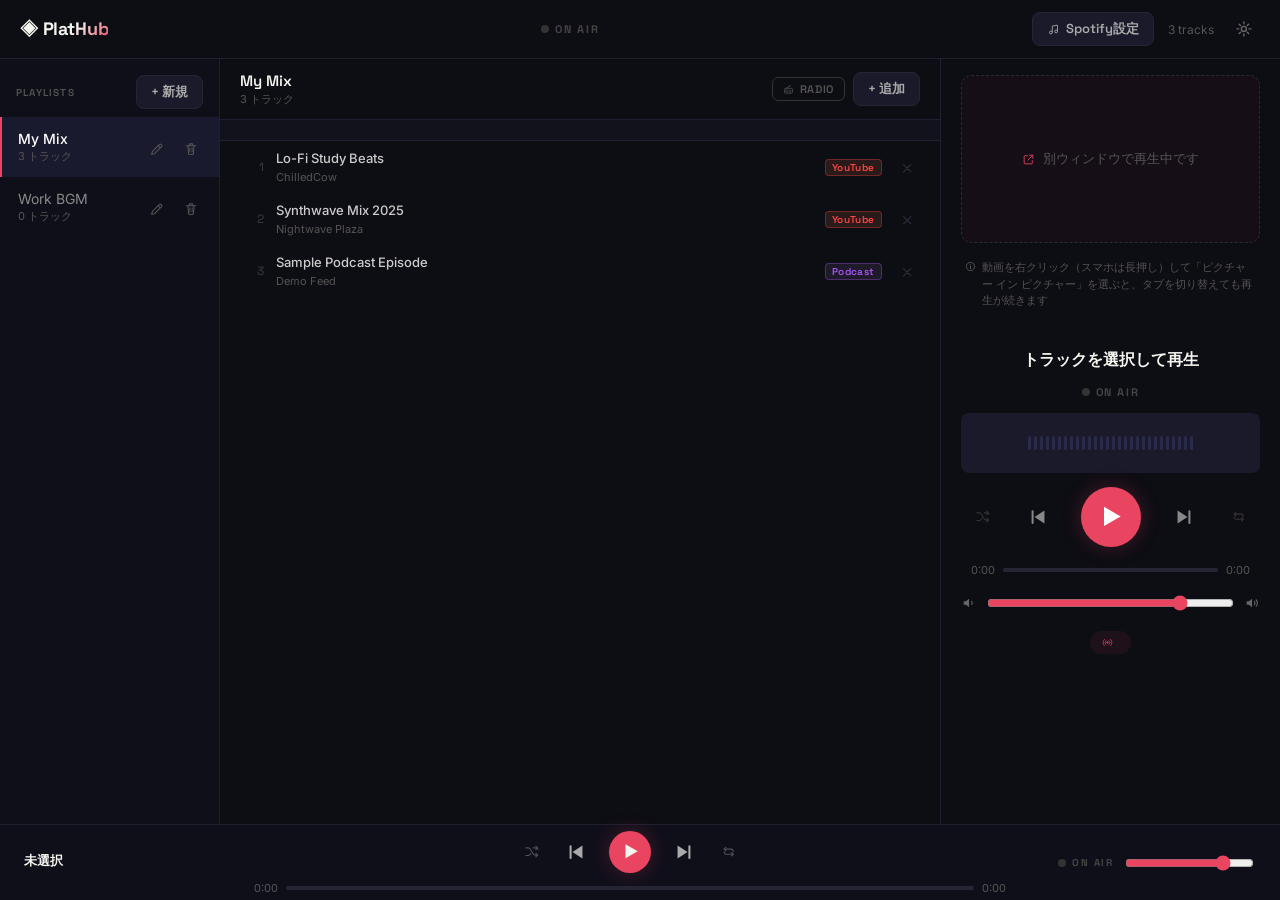
==== commit 17ba5f7a: "PIP修正中" ====
--- a/index.html
+++ b/index.html
@@ -221,6 +221,10 @@
     <button class="pp-popout-btn" title="別ウィンドウで再生（バックグラウンド再生対策）">
       <svg class="icon"><use href="#icon-popout"></use></svg><span>ポップアウト</span>
     </button>
+  </div>
+  <div class="pp-popout-active-note" hidden>
+    <svg class="icon"><use href="#icon-popout"></use></svg>
+    <span>別ウィンドウで再生中です</span>
   </div>
   <div class="pp-pip-hint" hidden>
     <svg class="icon icon-inline"><use href="#icon-info"></use></svg>
--- a/css/style.css
+++ b/css/style.css
@@ -659,6 +659,28 @@
   flex-shrink: 0;
   margin-top: 2px;
   color: #666;
+}
+
+.pp-popout-active-note {
+  display: flex;
+  align-items: center;
+  justify-content: center;
+  gap: 8px;
+  width: 100%;
+  max-width: 480px;
+  aspect-ratio: 16/9;
+  max-height: 190px;
+  border-radius: 10px;
+  border: 1px dashed #2a2a3a;
+  color: var(--text-faint);
+  font-size: 13px;
+  background: rgba(233, 69, 96, 0.04);
+}
+.pp-popout-active-note .icon { color: var(--red); }
+
+.transport-inert {
+  opacity: 0.35;
+  pointer-events: none;
 }
 
 .pp-info { text-align: center; width: 100%; }
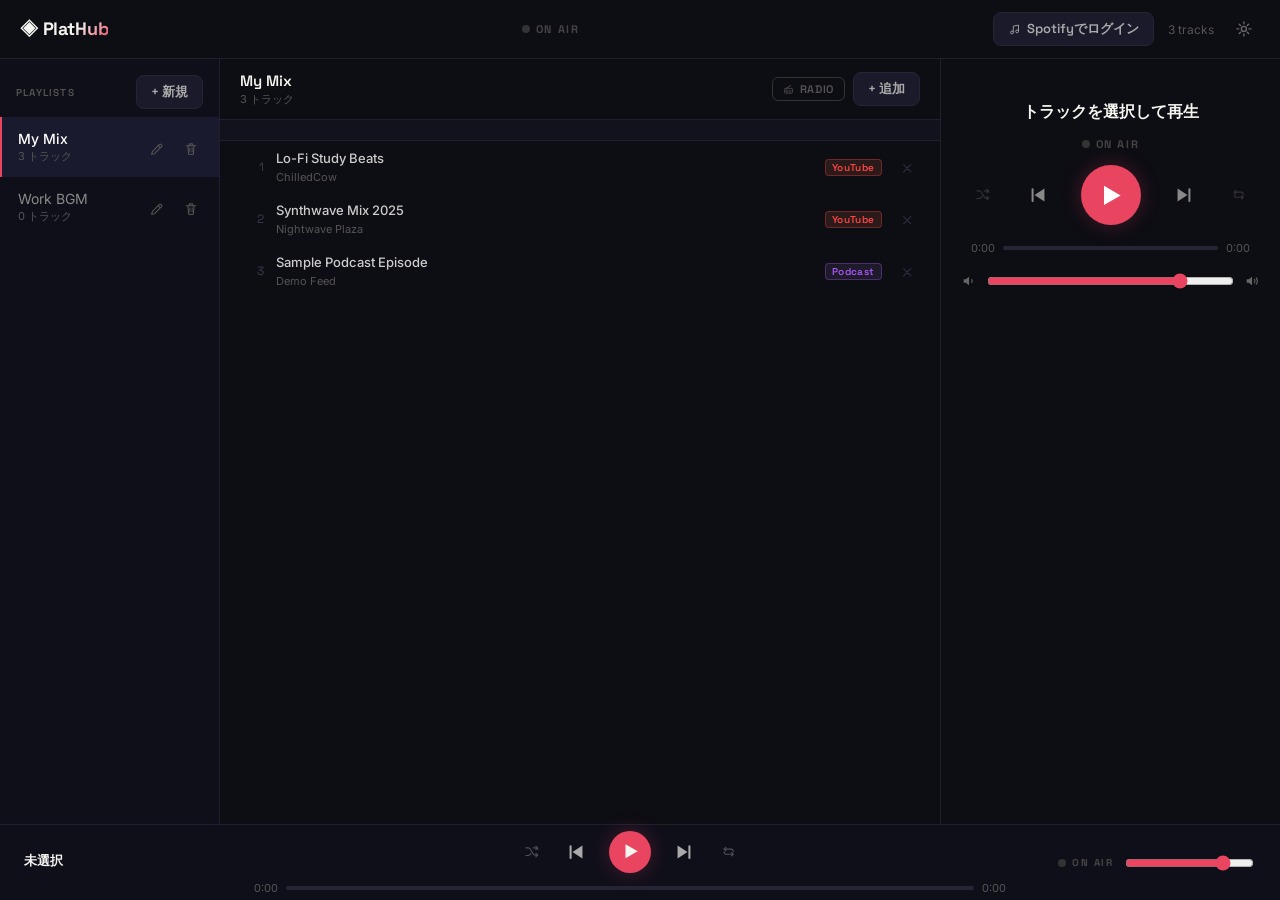
==== commit 5381ce44: "PIP修正中" ====
--- a/index.html
+++ b/index.html
@@ -218,9 +218,6 @@
   <div class="pp-error" hidden></div>
   <div class="pp-youtube-wrap" hidden>
     <div class="pp-youtube-host"></div>
-    <button class="pp-popout-btn" title="別ウィンドウで再生（バックグラウンド再生対策）">
-      <svg class="icon"><use href="#icon-popout"></use></svg><span>ポップアウト</span>
-    </button>
   </div>
   <div class="pp-popout-active-note" hidden>
     <svg class="icon"><use href="#icon-popout"></use></svg>
@@ -232,6 +229,9 @@
   </div>
   <div class="pp-info">
     <div class="pp-badge-row"></div>
+    <button class="pp-popout-btn pp-popout-btn-universal" hidden title="別ウィンドウに操作パネルを表示">
+      <svg class="icon"><use href="#icon-popout"></use></svg><span>ポップアウト</span>
+    </button>
     <div class="pp-track-title">トラックを選択して再生</div>
     <div class="pp-track-artist"></div>
     <div class="pp-onair-wrap">
--- a/css/style.css
+++ b/css/style.css
@@ -264,6 +264,7 @@
   background: rgba(233, 69, 96, 0.08);
   margin-top: 4px;
 }
+.pp-playing-from[hidden] { display: none; }
 .pp-playing-from .icon {
   color: var(--red);
   width: 0.95em;
@@ -619,14 +620,11 @@
 .pp-youtube-host iframe { width: 100%; height: 100%; border: none; }
 
 .pp-popout-btn {
-  position: absolute;
-  top: 8px;
-  right: 8px;
   display: flex;
   align-items: center;
   gap: 5px;
-  background: rgba(10, 10, 16, 0.75);
-  backdrop-filter: blur(4px);
+  margin: 0 auto 10px;
+  background: rgba(255, 255, 255, 0.06);
   border: 1px solid rgba(255, 255, 255, 0.12);
   border-radius: 7px;
   color: #eee;
@@ -636,6 +634,7 @@
   cursor: pointer;
   transition: background 0.15s;
 }
+.pp-popout-btn[hidden] { display: none; }
 .pp-popout-btn:hover { background: rgba(233, 69, 96, 0.35); }
 .pp-popout-btn .icon { width: 0.95em; height: 0.95em; }
 .pp-popout-btn.active {
@@ -655,6 +654,7 @@
   color: var(--text-faint);
   padding: 2px 4px 0;
 }
+.pp-pip-hint[hidden] { display: none; }
 .pp-pip-hint .icon {
   flex-shrink: 0;
   margin-top: 2px;
@@ -676,6 +676,7 @@
   font-size: 13px;
   background: rgba(233, 69, 96, 0.04);
 }
+.pp-popout-active-note[hidden] { display: none; }
 .pp-popout-active-note .icon { color: var(--red); }
 
 .transport-inert {
@@ -720,6 +721,7 @@
   gap: 3px;
   padding: 0 16px;
 }
+.pp-waveform[hidden] { display: none; }
 .wave-bar {
   width: 3px;
   border-radius: 99px;
